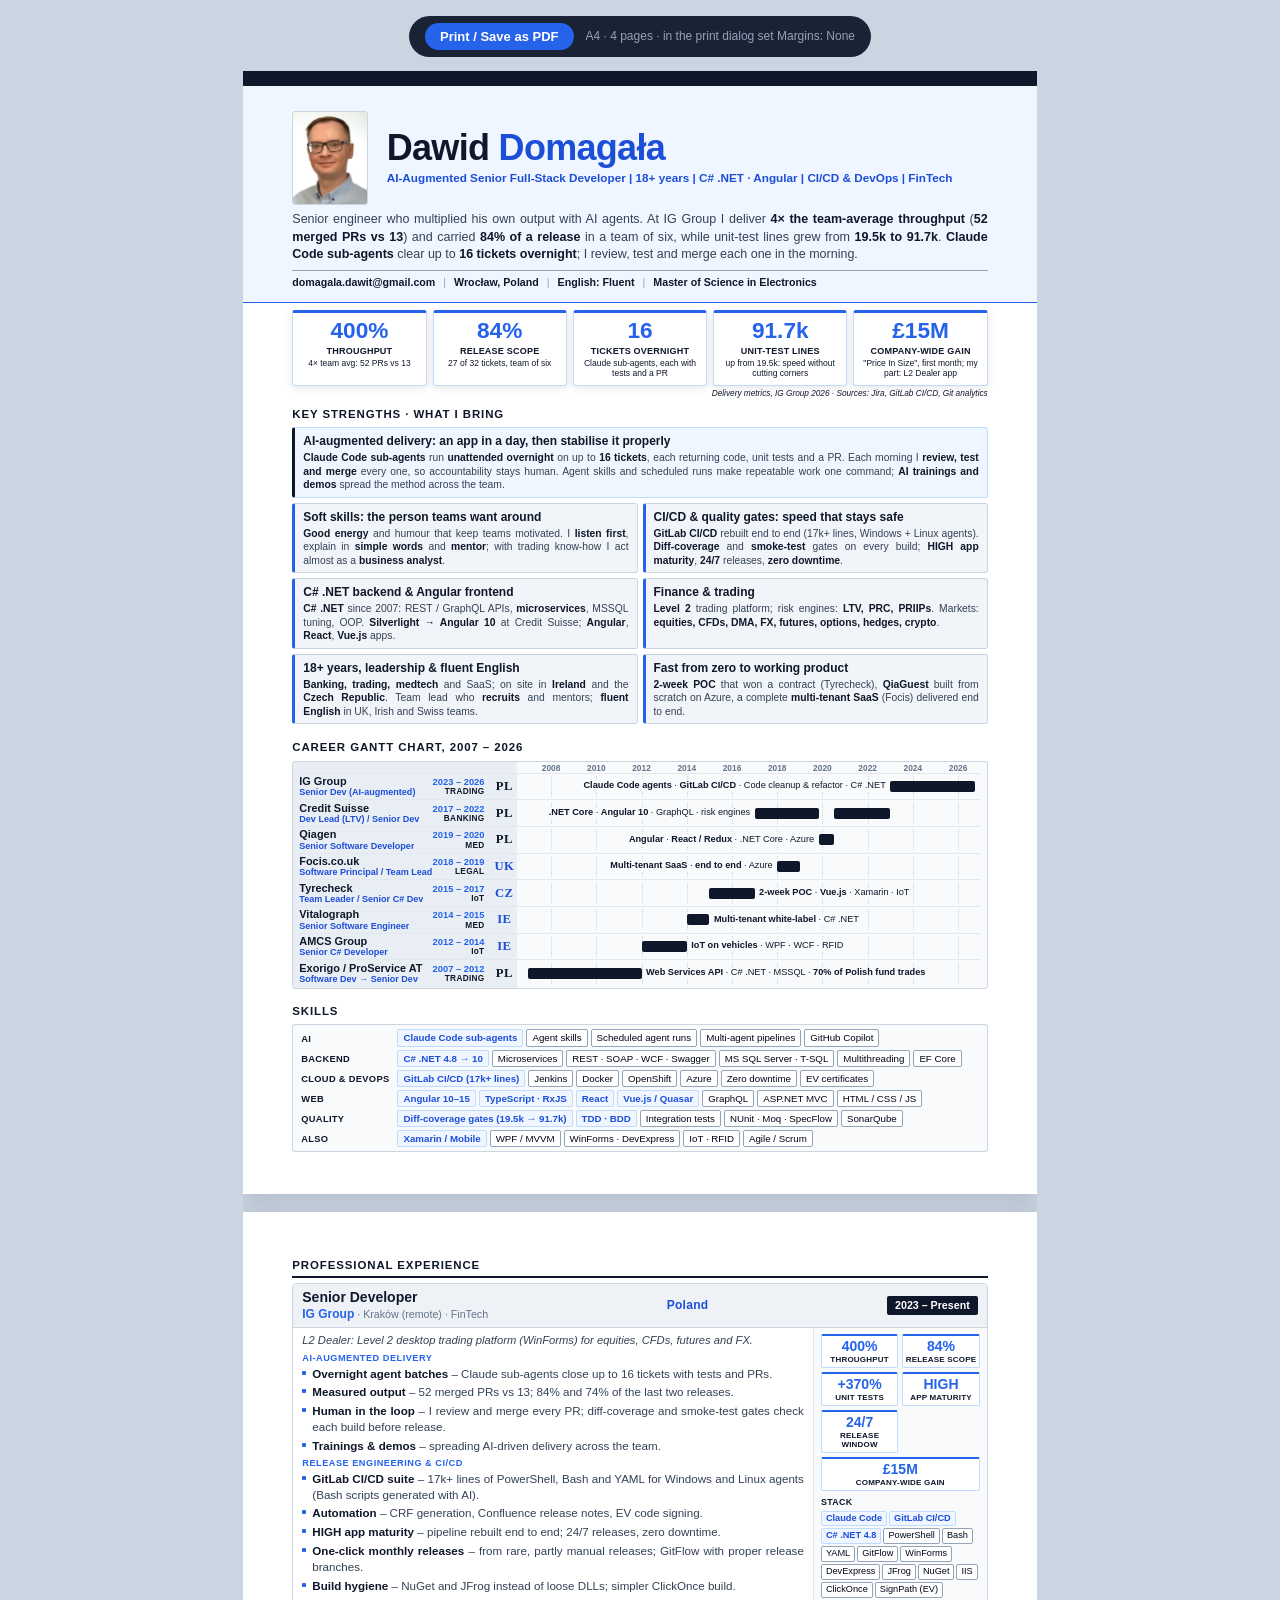
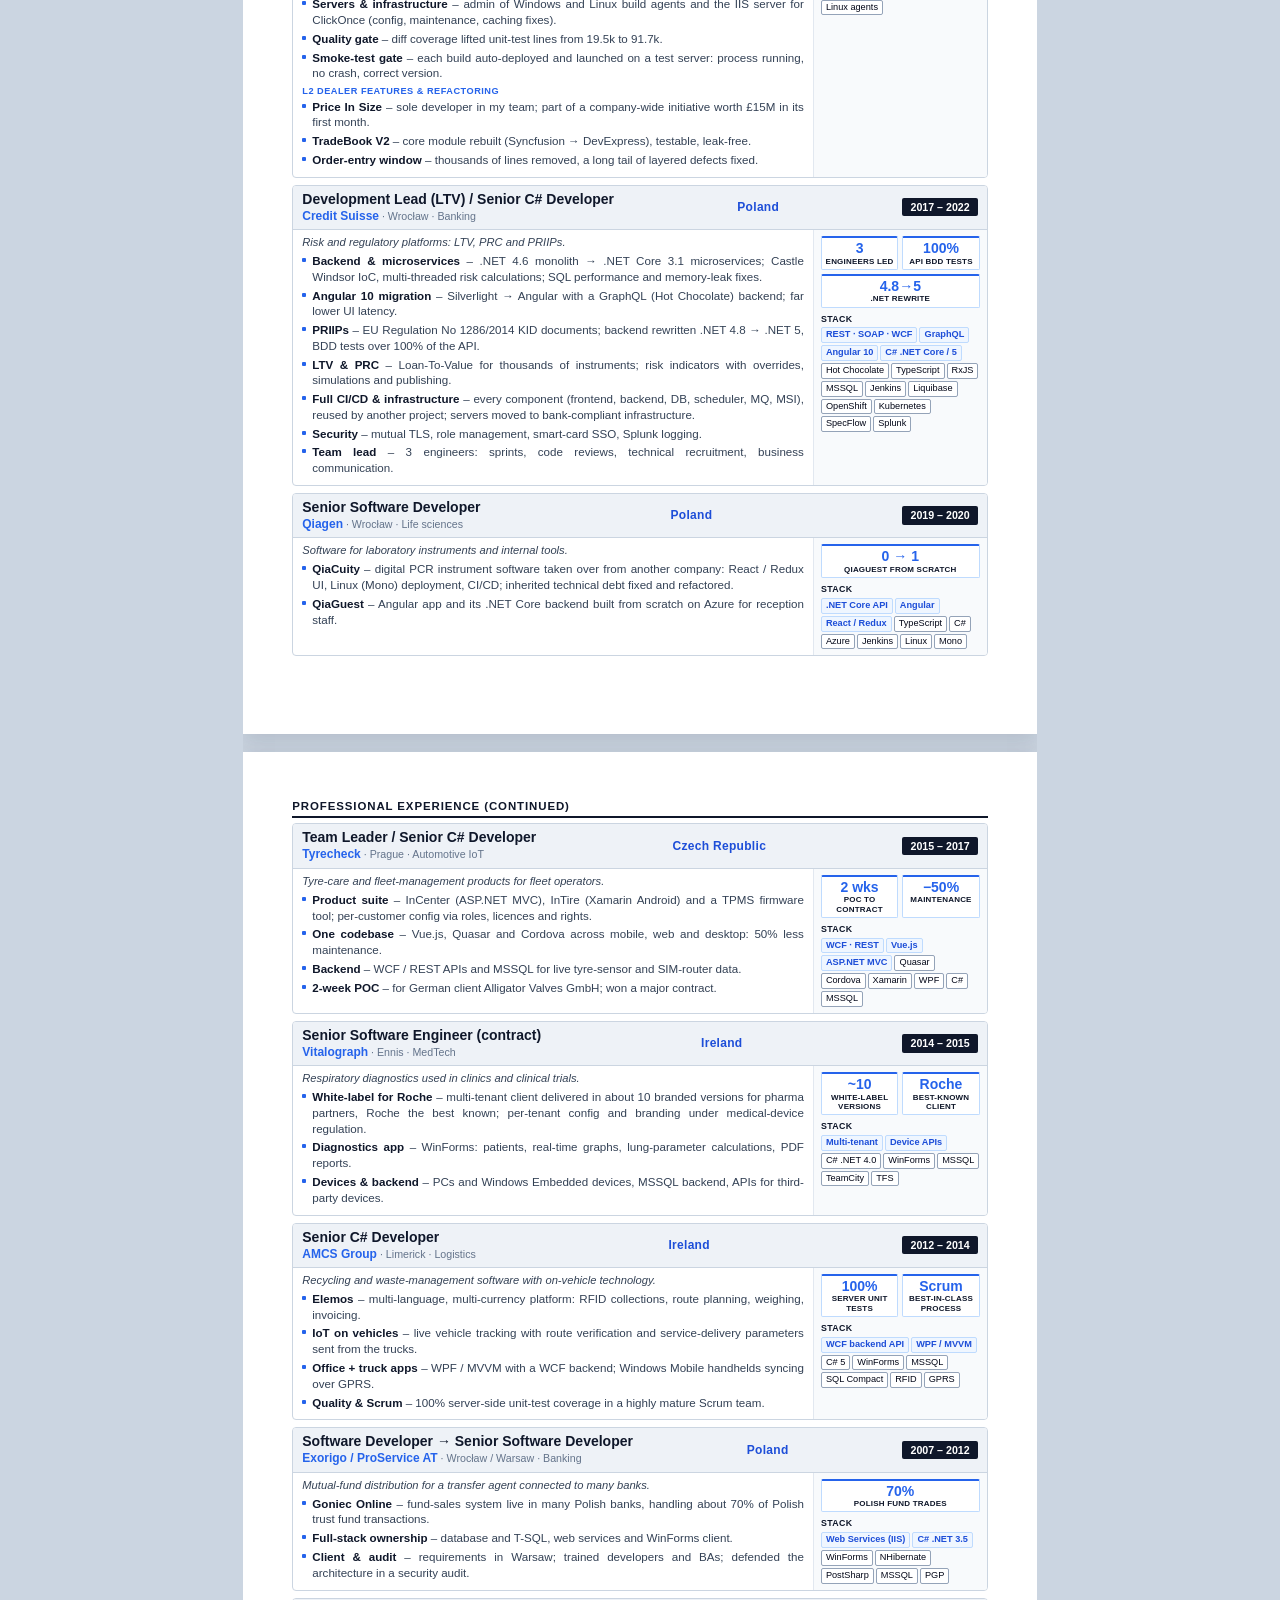
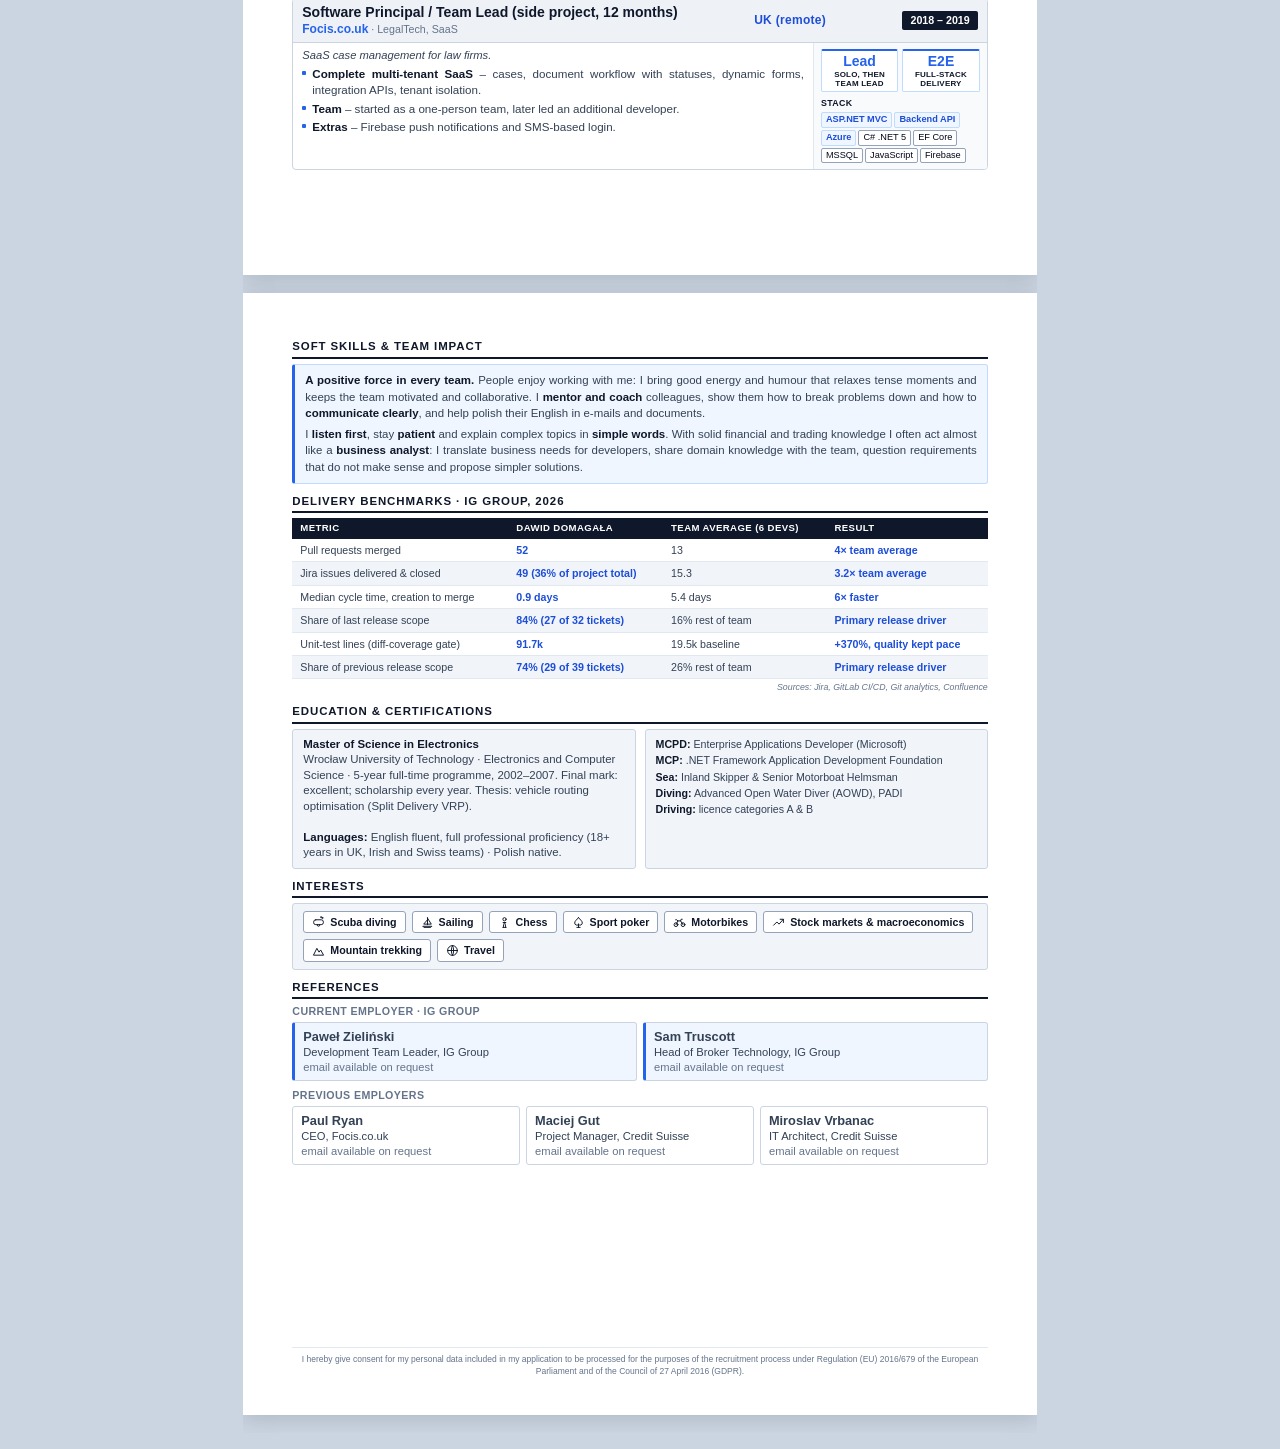
==== src/DavITFutures.Web/wwwroot/cv/Dawid-Domagala-CV-full.html @ ffc8550d "Strona DavIT Futures w Blazor WebAssembly (.NET 10) Sekcje: hero, o firmie, usługi, technologie, pro" ====
<!DOCTYPE html>
<html lang="en">
<head>
<meta charset="UTF-8">
<meta name="viewport" content="width=device-width, initial-scale=1, viewport-fit=cover">
<title>Dawid Domagała – CV</title>
<style>
:root{--bg:#cbd5e1;--ink:#0f172a;--tx:#334155;--mute:#64748b;--line:#e2e8f0;--soft:#f1f5f9;--ac:#2563eb;--acd:#1d4ed8;--acl:#eff6ff;--acb:#bfdbfe;--hero:#0f172a;
box-sizing:border-box;padding-top:env(safe-area-inset-top,0px);padding-bottom:env(safe-area-inset-bottom,0px)}
@media (prefers-color-scheme:dark){:root:not([data-theme="light"]){--bg:#0b1220}}
:root[data-theme="dark"]{--bg:#0b1220}
html{scroll-padding-top:env(safe-area-inset-top,0px)}
*{box-sizing:border-box;margin:0;padding:0;-webkit-print-color-adjust:exact;print-color-adjust:exact}
body{background:var(--bg);font:8.6pt/1.35 -apple-system,BlinkMacSystemFont,"Segoe UI",Roboto,"Helvetica Neue",Arial,sans-serif;color:var(--tx);display:flex;flex-direction:column;align-items:center;padding:16px 8px}
.bar{position:sticky;top:env(safe-area-inset-top,0px);z-index:9;margin-bottom:14px;display:flex;gap:12px;align-items:center;background:rgba(15,23,42,.94);padding:7px 16px;border-radius:99px;color:#94a3b8;font-size:12px}
.bar button{background:var(--ac);color:#fff;border:0;border-radius:99px;padding:6px 15px;font-weight:600;font-size:13px;cursor:pointer}
.bar button:hover{background:var(--acd)}
.wrap{max-width:100%;overflow-x:auto}
.page{width:210mm;min-height:297mm;background:#fff;margin:0 auto 18px;padding:0 13mm 10mm;box-shadow:0 4px 20px rgba(15,23,42,.15);display:flex;flex-direction:column;gap:7px}
h2{font-size:8.6pt;font-weight:800;text-transform:uppercase;letter-spacing:.9px;color:var(--ink);border-bottom:2px solid var(--ink);padding-bottom:2px;margin-bottom:5px}
h2.nl{border-bottom:0;padding-bottom:0;margin-top:11px}
strong{color:var(--ink)}
/* HERO */
.hero{margin:0 -13mm;padding:6.5mm 13mm 3.5mm;background:var(--acl);border-top:4mm solid var(--ink);border-bottom:1.5px solid var(--ac)}
.hero .id{display:flex;gap:5mm;align-items:center}
.photo{flex:none;width:20mm;height:25mm;object-fit:cover;border-radius:3px;border:1px solid #cbd5e1}
.mono{flex:none;width:19mm;height:19mm;background:var(--ink);color:#fff;border-radius:3px;display:flex;align-items:center;justify-content:center;font-size:20pt;font-weight:900;letter-spacing:-1px}
.hero h1{font-size:27pt;font-weight:900;letter-spacing:-.7px;line-height:1;color:var(--ink)}
.hero h1 span{color:var(--acd)}
.hero .role{color:var(--acd);font-weight:800;font-size:8.8pt;margin-top:4px;white-space:nowrap}
.hero .pitch{font-size:9.4pt;line-height:1.4;margin-top:6px;color:var(--tx);text-align:justify}
.hero .pitch b{color:var(--ink)}
.contact{display:flex;flex-wrap:wrap;gap:3px 0;margin-top:6px;padding-top:4px;border-top:1px solid #94a3b8;font-size:8pt;color:var(--ink);font-weight:600}
.contact span:not(:last-child)::after{content:"|";color:#94a3b8;margin:0 8px;font-weight:400}
/* KPI */
.kpis{display:grid;grid-template-columns:repeat(5,1fr);gap:6px;margin-top:0}
.kpi{background:#fff;border:1px solid var(--acb);border-top:3px solid var(--ac);border-radius:3px;padding:6px 5px;text-align:center;box-shadow:0 2px 8px rgba(15,23,42,.1)}
.kpi b{display:block;font-size:17pt;font-weight:900;color:var(--ac);line-height:1}
.kpi span{display:block;font-size:6.8pt;font-weight:800;text-transform:uppercase;color:var(--ink);margin-top:3px;letter-spacing:.2px}
.kpi i{display:block;font-size:6.4pt;color:var(--ink);font-style:normal;margin-top:1px;line-height:1.2}
.src{font-size:6.2pt;color:var(--ink);font-style:italic;text-align:right;margin-top:-5px}
/* PILLARS */
.pillars{display:grid;grid-template-columns:1fr 1fr;gap:5px}
.pil{background:var(--soft);border:1px solid #cbd5e1;border-left:3.5px solid var(--ac);border-radius:3px;padding:5px 8px}
.pil h3{font-size:9pt;color:var(--ink);margin-bottom:2px}
.pil p{font-size:7.75pt;line-height:1.3;text-align:justify}
.pil.wide{grid-column:1/-1;background:var(--acl);border-color:var(--acb);border-left:3.5px solid var(--ink)}
/* TECH */
.tech{display:grid;grid-template-columns:auto 1fr;gap:3px 8px;align-items:center;border:1px solid #cbd5e1;border-radius:3px;background:#f8fafc;padding:4px 8px}
.tech dt{font-size:7pt;font-weight:800;text-transform:uppercase;color:var(--ink);padding-top:2px;letter-spacing:.3px}
.pills{display:flex;flex-wrap:wrap;gap:3px}
.pills span{background:#fff;border:1px solid #94a3b8;border-radius:2px;padding:1px 5px;font-size:7.3pt;color:#020617}
.pills span.h{background:var(--acl);border-color:var(--acb);color:var(--acd);font-weight:800}
/* TIMELINE */
.tl{display:grid;grid-template-columns:repeat(4,1fr);gap:5px}
.tl div{background:var(--soft);border:1px solid #cbd5e1;border-radius:3px;padding:5px 6px;line-height:1.22;display:flex;flex-direction:column}
.tl .y{color:var(--ac);font-weight:900;font-size:8.4pt}
.tl b{display:block;font-size:8.6pt;color:var(--ink)}
.tl em{display:block;font-style:normal;font-weight:800;font-size:6.5pt;text-transform:uppercase;letter-spacing:.2px;color:var(--ink)}
.tl u{display:block;text-decoration:none;font-weight:700;color:var(--ac);font-size:7pt;margin:1px 0 2px}
.tl small{display:block;font-size:6.7pt;color:var(--tx);background:#fff;border:1px solid #cbd5e1;border-radius:2px;padding:2px 4px}
.tl small b{display:inline;font-size:inherit}
.tl div.side{border-style:dashed;background:#fff;border-right:3.5px solid var(--ac)}
.tl s{text-decoration:none;font-size:6pt;color:var(--ac);font-weight:800}
.tl div.now{border-left:3.5px solid var(--ac)}
/* GANTT */
.gantt{display:flex;flex-direction:column;border:1px solid #cbd5e1;border-radius:3px;background:linear-gradient(to right,#e9eef4 0,#e9eef4 calc(6px + 57mm + 3px),#f8fafc calc(6px + 57mm + 3px));padding:1px 6px 2px}
.gr,.gaxis{display:grid;grid-template-columns:49mm 9mm 1fr;gap:5px;align-items:center}
.gcc{font-family:Georgia,"Times New Roman",serif;font-size:9.5pt;font-weight:700;letter-spacing:.4px;text-indent:-.4px;text-align:center;color:var(--ink);line-height:1;transform:translateX(-2px)}
.gcc.f{color:var(--acd)}
.gr{border-top:1px solid #e2e8f0;padding:1.5px 0}
.gaxis .gt{height:10px}
.gaxis .gt span{position:absolute;transform:translateX(-50%);font-size:6.3pt;font-weight:800;color:var(--mute);top:0}
.gl{min-width:0}
.gh{display:flex;justify-content:space-between;gap:6px;align-items:baseline;line-height:1.1}
.gh b{font-size:8.2pt;color:var(--ink)}
.gh span{font-size:7pt;font-weight:800;color:var(--ac);white-space:nowrap}
.gs{font-size:6.8pt;font-weight:700;color:var(--acd);line-height:1.15;white-space:nowrap;display:flex;justify-content:space-between;gap:6px}
.gs u{text-decoration:none;overflow:hidden;text-overflow:ellipsis}
.gs i{font-style:normal;font-weight:600;color:var(--ink);font-size:6.2pt;letter-spacing:.3px}
.gt{position:relative;height:21px}
.gt i{position:absolute;top:0;bottom:0;border-left:1px dotted #cbd5e1}
.gb{position:absolute;top:5px;height:11px;border-radius:2px;background:var(--ink)}
.gx{position:absolute;top:50%;transform:translateY(-50%);font-style:normal;font-size:6.9pt;color:var(--ink);white-space:nowrap;background:#f8fafc;padding:0 3px;line-height:1.2}
.gx b{color:var(--ink);font-weight:800}
.gx{padding:0 3px 0 0}
.gxr{padding:0 0 0 3px;text-align:right}

/* EXPERIENCE CARDS */
.xjob{border:1px solid #cbd5e1;border-radius:4px;overflow:hidden;break-inside:avoid;background:#fff}
.xhead{display:flex;justify-content:space-between;align-items:center;gap:8px;background:#eef2f7;border-bottom:1px solid #cbd5e1;padding:5px 9px}
.xhead .xr{font-size:10.5pt;font-weight:800;color:var(--ink);line-height:1.15}
.xhead .xc{font-size:8pt;color:var(--mute);margin-top:1px}
.xhead .xc b{color:var(--ac);font-size:9pt;font-weight:800}
.xhead .dt{font-weight:800;color:#fff;background:var(--ink);padding:2px 8px;border-radius:2px;font-size:8pt;white-space:nowrap}
.xbody{display:grid;grid-template-columns:1fr 46mm;gap:0}
.xmain{padding:5px 9px 6px}
.xside{background:#f8fafc;border-left:1px solid #e2e8f0;padding:6px 7px;display:flex;flex-direction:column;gap:6px}
.xctx{font-size:8.4pt;color:var(--tx);font-style:italic;margin-bottom:3px}
.xg{font-size:6.9pt;font-weight:800;text-transform:uppercase;letter-spacing:.5px;color:var(--ac);margin:4px 0 1px}
.xl{list-style:none}
.xl li{position:relative;padding-left:10px;margin-bottom:3px;font-size:8.7pt;line-height:1.36;text-align:justify}
.xl li::before{content:"";position:absolute;left:0;top:5px;width:4px;height:4px;background:var(--ac);border-radius:1px}
.xl li b{color:var(--ink);font-weight:800}
.xk{display:grid;grid-template-columns:1fr 1fr;gap:4px}
.xk div{background:#fff;border:1px solid var(--acb);border-top:2px solid var(--ac);border-radius:2px;padding:3px 2px;text-align:center}
.xk b{display:block;font-size:10.5pt;font-weight:900;color:var(--ac);line-height:1.05}
.xk span{display:block;font-size:6pt;font-weight:700;color:var(--ink);text-transform:uppercase;letter-spacing:.2px;line-height:1.15;margin-top:1px}
.xk div.w{grid-column:1/-1}
.xst{font-size:6.6pt;font-weight:800;text-transform:uppercase;letter-spacing:.4px;color:var(--ink);margin-bottom:2px}
.xp{display:flex;flex-wrap:wrap;gap:2px}
.xp span{background:#fff;border:1px solid #94a3b8;border-radius:2px;padding:0 4px;font-size:6.9pt;color:#020617;line-height:1.5}
.xp span.h{background:var(--acl);border-color:var(--acb);color:var(--acd);font-weight:800}

.xlist{display:flex;flex-direction:column;gap:7px}


/* EXPERIENCE CARDS */
.xjob{border:1px solid #cbd5e1;border-radius:4px;overflow:hidden;break-inside:avoid;background:#fff}
.xhead{display:flex;justify-content:space-between;align-items:center;gap:8px;background:#eef2f7;border-bottom:1px solid #cbd5e1;padding:5px 9px}
.xhead .xr{font-size:10.5pt;font-weight:800;color:var(--ink);line-height:1.15}
.xhead .xc{font-size:8pt;color:var(--mute);margin-top:1px}
.xh1{flex:none}
.xctry{flex:1;text-align:center;font-size:9pt;font-weight:800;color:var(--acd);letter-spacing:.3px}
.xhead .xc b{color:var(--ac);font-size:9pt;font-weight:800}
.xhead .dt{font-weight:800;color:#fff;background:var(--ink);padding:2px 8px;border-radius:2px;font-size:8pt;white-space:nowrap}
.xbody{display:grid;grid-template-columns:1fr 46mm;gap:0}
.xmain{padding:5px 9px 6px}
.xside{background:#f8fafc;border-left:1px solid #e2e8f0;padding:6px 7px;display:flex;flex-direction:column;gap:6px}
.xctx{font-size:8.4pt;color:var(--tx);font-style:italic;margin-bottom:3px}
.xg{font-size:6.9pt;font-weight:800;text-transform:uppercase;letter-spacing:.5px;color:var(--ac);margin:4px 0 1px}
.xl{list-style:none}
.xl li{position:relative;padding-left:10px;margin-bottom:3px;font-size:8.7pt;line-height:1.36;text-align:justify}
.xl li::before{content:"";position:absolute;left:0;top:5px;width:4px;height:4px;background:var(--ac);border-radius:1px}
.xl li b{color:var(--ink);font-weight:800}
.xk{display:grid;grid-template-columns:1fr 1fr;gap:4px}
.xk div{background:#fff;border:1px solid var(--acb);border-top:2px solid var(--ac);border-radius:2px;padding:3px 2px;text-align:center}
.xk b{display:block;font-size:10.5pt;font-weight:900;color:var(--ac);line-height:1.05}
.xk span{display:block;font-size:6pt;font-weight:700;color:var(--ink);text-transform:uppercase;letter-spacing:.2px;line-height:1.15;margin-top:1px}
.xk div.w{grid-column:1/-1}
.xst{font-size:6.6pt;font-weight:800;text-transform:uppercase;letter-spacing:.4px;color:var(--ink);margin-bottom:2px}
.xp{display:flex;flex-wrap:wrap;gap:2px}
.xp span{background:#fff;border:1px solid #94a3b8;border-radius:2px;padding:0 4px;font-size:6.9pt;color:#020617;line-height:1.5}
.xp span.h{background:var(--acl);border-color:var(--acb);color:var(--acd);font-weight:800}

.xlist{display:flex;flex-direction:column;gap:7px}

/* SOFT BAR */
.soft{display:grid;grid-template-columns:1fr 1fr;gap:10px;background:var(--acl);border:1px solid var(--acb);border-radius:3px;padding:7px 10px;margin-top:auto}
.soft h3{font-size:7.6pt;text-transform:uppercase;letter-spacing:.4px;color:var(--ink);margin-bottom:2px}
.soft p{font-size:7.9pt;line-height:1.35}
/* JOBS */
.job{padding-bottom:8px;break-inside:avoid}
.job+.job{border-top:1.5px solid var(--ac);padding-top:8px}
.jh{display:flex;justify-content:space-between;align-items:center;gap:8px}
.jh .ro{font-size:10.5pt;font-weight:800;color:var(--ink)}
.loc .co{font-style:normal;font-weight:800;color:var(--ac);font-size:9pt}
.jh .dt{font-weight:800;color:#fff;background:var(--ink);padding:1px 7px;border-radius:2px;font-size:7.8pt;white-space:nowrap}
.loc{font-size:7.8pt;color:var(--mute);margin-bottom:2px}
.st{font-size:7.4pt;font-weight:800;text-transform:uppercase;color:var(--ink);letter-spacing:.3px;margin:3px 0 1px}
ul.l{list-style:none}
ul.l li{position:relative;padding-left:11px;margin-bottom:2px;text-align:justify}
ul.l li strong{white-space:nowrap}
ul.l li::before{content:"•";position:absolute;left:0;color:var(--ac);font-weight:700}
.stack{font-size:9pt;color:var(--tx);background:var(--soft);border-left:2px solid #cbd5e1;padding:2px 6px;margin-top:3px}
/* PAGE 3 */
.g2{display:grid;grid-template-columns:1fr 1fr;gap:9px}
.box{background:var(--soft);border:1px solid #cbd5e1;border-radius:3px;padding:7px 10px;break-inside:avoid}
.box ul{list-style:none;font-size:8pt}.box li{margin-bottom:2px}
.audit{width:100%;border-collapse:collapse;font-size:8pt}
.audit th{background:var(--ink);color:#fff;text-align:left;padding:4px 8px;font-size:7.2pt;text-transform:uppercase;letter-spacing:.4px}
.audit td{padding:4px 8px;border-bottom:1px solid var(--line)}
.audit tr:nth-child(even) td{background:var(--soft)}
.audit .hm{font-weight:800;color:var(--acd)}
.tsrc{font-size:6.6pt;color:var(--mute);font-style:italic;text-align:right;margin-top:3px}
.box.soft2{background:var(--acl);border-color:var(--acb);border-left:3.5px solid var(--ac)}
.soft2 p{font-size:8.6pt;line-height:1.45;text-align:justify;color:var(--tx)}
.soft2 p+p{margin-top:4px}
.ibox{display:flex;flex-wrap:wrap;gap:6px}
.ib{display:inline-flex;align-items:center;gap:5px;background:#fff;border:1px solid #94a3b8;border-radius:3px;padding:3px 8px;font-size:8pt;font-weight:600;color:var(--ink)}
.ib svg{flex:none}
.reflabel{font-size:8pt;font-weight:800;text-transform:uppercase;letter-spacing:.4px;color:var(--mute);margin:0 0 3px}
.refs{display:grid;grid-template-columns:repeat(3,1fr);gap:6px}
.refs.two{grid-template-columns:repeat(2,1fr);margin-bottom:7px}
.ref.key{border-left:3px solid var(--ac);background:var(--acl)}
.ref{background:#fff;border:1px solid #cbd5e1;border-radius:3px;padding:5px 8px;font-size:8.4pt;line-height:1.35}
.ref b{display:block;font-size:9.6pt}
.gdpr{margin-top:auto;border-top:1px solid var(--line);padding-top:6px;font-size:6.4pt;color:var(--mute);text-align:center}
.pagetop{padding-top:12.4mm}
.page.p1{padding-bottom:2mm}
@media print{
@page{size:A4;margin:0}
body{background:none!important;padding:0!important;display:block!important}
.bar{display:none!important}
.wrap{overflow:visible}
.page{box-shadow:none!important;margin:0!important;width:210mm!important;height:297mm!important;overflow:hidden!important;break-after:page}
.page:last-child{break-after:auto}
}
</style>
</head>
<body>
<div class="bar"><button onclick="window.print()">Print / Save as PDF</button><span>A4 · 4 pages · in the print dialog set Margins: None</span></div>
<div class="wrap">

<!-- ===== PAGE 1: SHOWCASE ===== -->
<div class="page p1">
 <div class="hero">
  <div class="id">
   <img class="photo" src="[data-uri]" alt="Dawid Domagała">
   <div>
    <h1>Dawid <span>Domagała</span></h1>
    <div class="role">AI-Augmented Senior Full-Stack Developer | 18+ years | C# .NET · Angular | CI/CD &amp; DevOps | FinTech</div>
   </div>
  </div>
  <p class="pitch">Senior engineer who multiplied his own output with AI agents. At IG Group I deliver <b>4× the team-average throughput</b> (<b>52 merged PRs vs 13</b>) and carried <b>84% of a release</b> in a team of six, while unit-test lines grew from <b>19.5k to 91.7k</b>. <b>Claude Code sub-agents</b> clear up to <b>16 tickets overnight</b>; I review, test and merge each one in the morning.</p>
  <div class="contact"><span>domagala.dawit@gmail.com</span><span>Wrocław, Poland</span><span>English: Fluent</span><span>Master of Science in Electronics</span></div>
 </div>

 <div class="kpis">
  <div class="kpi"><b>400%</b><span>Throughput</span><i>4× team avg: 52 PRs vs 13</i></div>
  <div class="kpi"><b>84%</b><span>Release scope</span><i>27 of 32 tickets, team of six</i></div>
  <div class="kpi"><b>16</b><span>Tickets overnight</span><i>Claude sub-agents, each with tests and a PR</i></div>
  <div class="kpi"><b>91.7k</b><span>Unit-test lines</span><i>up from 19.5k: speed without cutting corners</i></div>
  <div class="kpi"><b>£15M</b><span>Company-wide gain</span><i>"Price In Size", first month; my part: L2 Dealer app</i></div>
 </div>
 <div class="src">Delivery metrics, IG Group 2026 · Sources: Jira, GitLab CI/CD, Git analytics</div>

 <section>
  <h2 class="nl" style="margin-top:1px">Key strengths · What I bring</h2>
  <div class="pillars">
   <div class="pil wide"><h3>AI-augmented delivery: an app in a day, then stabilise it properly</h3><p><strong>Claude Code sub-agents</strong> run <strong>unattended overnight</strong> on up to <strong>16 tickets</strong>, each returning code, unit tests and a PR. Each morning I <strong>review, test and merge</strong> every one, so accountability stays human. Agent skills and scheduled runs make repeatable work one command; <strong>AI trainings and demos</strong> spread the method across the team.</p></div>
   <div class="pil"><h3>Soft skills: the person teams want around</h3><p><strong>Good energy</strong> and humour that keep teams motivated. I <strong>listen first</strong>, explain in <strong>simple words</strong> and <strong>mentor</strong>; with trading know-how I act almost as a <strong>business analyst</strong>.</p></div>
   <div class="pil"><h3>CI/CD &amp; quality gates: speed that stays safe</h3><p><strong>GitLab CI/CD</strong> rebuilt end to end (17k+ lines, Windows + Linux agents). <strong>Diff-coverage</strong> and <strong>smoke-test</strong> gates on every build; <strong>HIGH app maturity</strong>, <strong>24/7</strong> releases, <strong>zero downtime</strong>.</p></div>
   <div class="pil"><h3>C# .NET backend &amp; Angular frontend</h3><p><strong>C# .NET</strong> since 2007: REST / GraphQL APIs, <strong>microservices</strong>, MSSQL tuning, OOP. <strong>Silverlight → Angular 10</strong> at Credit Suisse; <strong>Angular</strong>, <strong>React</strong>, <strong>Vue.js</strong> apps.</p></div>
   <div class="pil"><h3>Finance &amp; trading</h3><p><strong>Level 2</strong> trading platform; risk engines: <strong>LTV, PRC, PRIIPs</strong>. Markets: <strong>equities, CFDs, DMA, FX, futures, options, hedges, crypto</strong>.</p></div>
   <div class="pil"><h3>18+ years, leadership &amp; fluent English</h3><p><strong>Banking, trading, medtech</strong> and SaaS; on site in <strong>Ireland</strong> and the <strong>Czech Republic</strong>. Team lead who <strong>recruits</strong> and mentors; <strong>fluent English</strong> in UK, Irish and Swiss teams.</p></div>
   <div class="pil"><h3>Fast from zero to working product</h3><p><strong>2-week POC</strong> that won a contract (Tyrecheck), <strong>QiaGuest</strong> built from scratch on Azure, a complete <strong>multi-tenant SaaS</strong> (Focis) delivered end to end.</p></div>
  </div>
 </section>

 <section>
  <h2 class="nl" style="margin-top:9px">Career Gantt Chart, 2007 – 2026</h2>
  <div class="gantt">
   <div class="gaxis"><div class="gl"></div><div class="gcc"></div><div class="gt"><span style="left:5.000%">2008</span><span style="left:15.000%">2010</span><span style="left:25.000%">2012</span><span style="left:35.000%">2014</span><span style="left:45.000%">2016</span><span style="left:55.000%">2018</span><span style="left:65.000%">2020</span><span style="left:75.000%">2022</span><span style="left:85.000%">2024</span><span style="left:95.000%">2026</span></div></div>
   <div class="gr"><div class="gl"><div class="gh"><b>IG Group</b><span>2023 – 2026</span></div><div class="gs"><u>Senior Dev (AI-augmented)</u><i>TRADING</i></div></div><div class="gcc">PL</div><div class="gt"><i style="left:5.000%"></i><i style="left:15.000%"></i><i style="left:25.000%"></i><i style="left:35.000%"></i><i style="left:45.000%"></i><i style="left:55.000%"></i><i style="left:65.000%"></i><i style="left:75.000%"></i><i style="left:85.000%"></i><i style="left:95.000%"></i><span class="gb " style="left:80.000%;width:18.750%"></span><em class="gx gxr" style="right:21.000%"><b>Claude Code agents</b> · <b>GitLab CI/CD</b> · Code cleanup &amp; refactor · C# .NET</em></div></div>
   <div class="gr"><div class="gl"><div class="gh"><b>Credit Suisse</b><span>2017 – 2022</span></div><div class="gs"><u>Dev Lead (LTV) / Senior Dev</u><i>BANKING</i></div></div><div class="gcc">PL</div><div class="gt"><i style="left:5.000%"></i><i style="left:15.000%"></i><i style="left:25.000%"></i><i style="left:35.000%"></i><i style="left:45.000%"></i><i style="left:55.000%"></i><i style="left:65.000%"></i><i style="left:75.000%"></i><i style="left:85.000%"></i><i style="left:95.000%"></i><span class="gb " style="left:50.000%;width:14.150%"></span><span class="gb " style="left:67.500%;width:12.500%"></span><em class="gx gxr" style="right:51.000%"><b>.NET Core</b> · <b>Angular 10</b> · GraphQL · risk engines</em></div></div>
   <div class="gr"><div class="gl"><div class="gh"><b>Qiagen</b><span>2019 – 2020</span></div><div class="gs"><u>Senior Software Developer</u><i>MED</i></div></div><div class="gcc">PL</div><div class="gt"><i style="left:5.000%"></i><i style="left:15.000%"></i><i style="left:25.000%"></i><i style="left:35.000%"></i><i style="left:45.000%"></i><i style="left:55.000%"></i><i style="left:65.000%"></i><i style="left:75.000%"></i><i style="left:85.000%"></i><i style="left:95.000%"></i><span class="gb " style="left:64.150%;width:3.350%"></span><em class="gx gxr" style="right:36.850%"><b>Angular</b> · <b>React / Redux</b> · .NET Core · Azure</em></div></div>
   <div class="gr"><div class="gl"><div class="gh"><b>Focis.co.uk</b><span>2018 – 2019</span></div><div class="gs"><u>Software Principal / Team Lead</u><i>LEGAL</i></div></div><div class="gcc f">UK</div><div class="gt"><i style="left:5.000%"></i><i style="left:15.000%"></i><i style="left:25.000%"></i><i style="left:35.000%"></i><i style="left:45.000%"></i><i style="left:55.000%"></i><i style="left:65.000%"></i><i style="left:75.000%"></i><i style="left:85.000%"></i><i style="left:95.000%"></i><span class="gb " style="left:55.000%;width:5.000%"></span><em class="gx gxr" style="right:46.000%"><b>Multi-tenant SaaS</b> · <b>end to end</b> · Azure</em></div></div>
   <div class="gr"><div class="gl"><div class="gh"><b>Tyrecheck</b><span>2015 – 2017</span></div><div class="gs"><u>Team Leader / Senior C# Dev</u><i>IoT</i></div></div><div class="gcc f">CZ</div><div class="gt"><i style="left:5.000%"></i><i style="left:15.000%"></i><i style="left:25.000%"></i><i style="left:35.000%"></i><i style="left:45.000%"></i><i style="left:55.000%"></i><i style="left:65.000%"></i><i style="left:75.000%"></i><i style="left:85.000%"></i><i style="left:95.000%"></i><span class="gb " style="left:40.000%;width:10.000%"></span><em class="gx" style="left:51.000%"><b>2-week POC</b> · <b>Vue.js</b> · Xamarin · IoT</em></div></div>
   <div class="gr"><div class="gl"><div class="gh"><b>Vitalograph</b><span>2014 – 2015</span></div><div class="gs"><u>Senior Software Engineer</u><i>MED</i></div></div><div class="gcc f">IE</div><div class="gt"><i style="left:5.000%"></i><i style="left:15.000%"></i><i style="left:25.000%"></i><i style="left:35.000%"></i><i style="left:45.000%"></i><i style="left:55.000%"></i><i style="left:65.000%"></i><i style="left:75.000%"></i><i style="left:85.000%"></i><i style="left:95.000%"></i><span class="gb " style="left:35.000%;width:5.000%"></span><em class="gx" style="left:41.000%"><b>Multi-tenant white-label</b> · C# .NET</em></div></div>
   <div class="gr"><div class="gl"><div class="gh"><b>AMCS Group</b><span>2012 – 2014</span></div><div class="gs"><u>Senior C# Developer</u><i>IoT</i></div></div><div class="gcc f">IE</div><div class="gt"><i style="left:5.000%"></i><i style="left:15.000%"></i><i style="left:25.000%"></i><i style="left:35.000%"></i><i style="left:45.000%"></i><i style="left:55.000%"></i><i style="left:65.000%"></i><i style="left:75.000%"></i><i style="left:85.000%"></i><i style="left:95.000%"></i><span class="gb " style="left:25.000%;width:10.000%"></span><em class="gx" style="left:36.000%"><b>IoT on vehicles</b> · WPF · WCF · RFID</em></div></div>
   <div class="gr"><div class="gl"><div class="gh"><b>Exorigo / ProService AT</b><span>2007 – 2012</span></div><div class="gs"><u>Software Dev → Senior Dev</u><i>TRADING</i></div></div><div class="gcc">PL</div><div class="gt"><i style="left:5.000%"></i><i style="left:15.000%"></i><i style="left:25.000%"></i><i style="left:35.000%"></i><i style="left:45.000%"></i><i style="left:55.000%"></i><i style="left:65.000%"></i><i style="left:75.000%"></i><i style="left:85.000%"></i><i style="left:95.000%"></i><span class="gb " style="left:0.000%;width:25.000%"></span><em class="gx" style="left:26.000%"><b>Web Services API</b> · C# .NET · MSSQL · <b>70% of Polish fund trades</b></em></div></div>
  </div>
 </section>

 <section>
  <h2 class="nl" style="margin-top:8px">Skills</h2>
  <dl class="tech">
   <dt>AI</dt><div class="pills"><span class="h">Claude Code sub-agents</span><span>Agent skills</span><span>Scheduled agent runs</span><span>Multi-agent pipelines</span><span>GitHub Copilot</span></div>
   <dt>Backend</dt><div class="pills"><span class="h">C# .NET 4.8 → 10</span><span>Microservices</span><span>REST · SOAP · WCF · Swagger</span><span>MS SQL Server · T-SQL</span><span>Multithreading</span><span>EF Core</span></div>
   <dt>Cloud &amp; DevOps</dt><div class="pills"><span class="h">GitLab CI/CD (17k+ lines)</span><span>Jenkins</span><span>Docker</span><span>OpenShift</span><span>Azure</span><span>Zero downtime</span><span>EV certificates</span></div>
   <dt>Web</dt><div class="pills"><span class="h">Angular 10–15</span><span class="h">TypeScript · RxJS</span><span class="h">React</span><span class="h">Vue.js / Quasar</span><span>GraphQL</span><span>ASP.NET MVC</span><span>HTML / CSS / JS</span></div>
   <dt>Quality</dt><div class="pills"><span class="h">Diff-coverage gates (19.5k → 91.7k)</span><span class="h">TDD · BDD</span><span>Integration tests</span><span>NUnit · Moq · SpecFlow</span><span>SonarQube</span></div>
   <dt>Also</dt><div class="pills"><span class="h">Xamarin / Mobile</span><span>WPF / MVVM</span><span>WinForms · DevExpress</span><span>IoT · RFID</span><span>Agile / Scrum</span></div>
  </dl>
 </section>


</div>

<div class="page pagetop">
 <section>
  <h2>Professional experience</h2>
  <div class="xlist">
  <div class="xjob">
   <div class="xhead"><div class="xh1"><div class="xr">Senior Developer</div><div class="xc"><b>IG Group</b> · Kraków (remote) · FinTech</div></div><div class="xctry">Poland</div><div class="dt">2023 – Present</div></div>
   <div class="xbody"><div class="xmain"><div class="xctx">L2 Dealer: Level 2 desktop trading platform (WinForms) for equities, CFDs, futures and FX.</div><div class="xg">AI-augmented delivery</div><ul class="xl"><li><b>Overnight agent batches</b> – Claude sub-agents close up to 16 tickets with tests and PRs.</li><li><b>Measured output</b> – 52 merged PRs vs 13; 84% and 74% of the last two releases.</li><li><b>Human in the loop</b> – I review and merge every PR; diff-coverage and smoke-test gates check each build before release.</li><li><b>Trainings &amp; demos</b> – spreading AI-driven delivery across the team.</li></ul><div class="xg">Release engineering &amp; CI/CD</div><ul class="xl"><li><b>GitLab CI/CD suite</b> – 17k+ lines of PowerShell, Bash and YAML for Windows and Linux agents (Bash scripts generated with AI).</li><li><b>Automation</b> – CRF generation, Confluence release notes, EV code signing.</li><li><b>HIGH app maturity</b> – pipeline rebuilt end to end; 24/7 releases, zero downtime.</li><li><b>One-click monthly releases</b> – from rare, partly manual releases; GitFlow with proper release branches.</li><li><b>Build hygiene</b> – NuGet and JFrog instead of loose DLLs; simpler ClickOnce build.</li><li><b>Servers &amp; infrastructure</b> – admin of Windows and Linux build agents and the IIS server for ClickOnce (config, maintenance, caching fixes).</li><li><b>Quality gate</b> – diff coverage lifted unit-test lines from 19.5k to 91.7k.</li><li><b>Smoke-test gate</b> – each build auto-deployed and launched on a test server: process running, no crash, correct version.</li></ul><div class="xg">L2 Dealer features &amp; refactoring</div><ul class="xl"><li><b>Price In Size</b> – sole developer in my team; part of a company-wide initiative worth £15M in its first month.</li><li><b>TradeBook V2</b> – core module rebuilt (Syncfusion → DevExpress), testable, leak-free.</li><li><b>Order-entry window</b> – thousands of lines removed, a long tail of layered defects fixed.</li></ul></div><div class="xside"><div class="xk"><div class=""><b>400%</b><span>Throughput</span></div><div class=""><b>84%</b><span>Release scope</span></div><div class=""><b>+370%</b><span>Unit tests</span></div><div class=""><b>HIGH</b><span>App maturity</span></div><div class=""><b>24/7</b><span>Release window</span></div><div class="w"><b>£15M</b><span>Company-wide gain</span></div></div><div><div class="xst">Stack</div><div class="xp"><span class="h">Claude Code</span><span class="h">GitLab CI/CD</span><span class="h">C# .NET 4.8</span><span>PowerShell</span><span>Bash</span><span>YAML</span><span>GitFlow</span><span>WinForms</span><span>DevExpress</span><span>JFrog</span><span>NuGet</span><span>IIS</span><span>ClickOnce</span><span>SignPath (EV)</span><span>Linux agents</span></div></div></div></div>
  </div>
  <div class="xjob">
   <div class="xhead"><div class="xh1"><div class="xr">Development Lead (LTV) / Senior C# Developer</div><div class="xc"><b>Credit Suisse</b> · Wrocław · Banking</div></div><div class="xctry">Poland</div><div class="dt">2017 – 2022</div></div>
   <div class="xbody"><div class="xmain"><div class="xctx">Risk and regulatory platforms: LTV, PRC and PRIIPs.</div><ul class="xl"><li><b>Backend &amp; microservices</b> – .NET 4.6 monolith → .NET Core 3.1 microservices; Castle Windsor IoC, multi-threaded risk calculations; SQL performance and memory-leak fixes.</li><li><b>Angular 10 migration</b> – Silverlight → Angular with a GraphQL (Hot Chocolate) backend; far lower UI latency.</li><li><b>PRIIPs</b> – EU Regulation No 1286/2014 KID documents; backend rewritten .NET 4.8 → .NET 5, BDD tests over 100% of the API.</li><li><b>LTV &amp; PRC</b> – Loan-To-Value for thousands of instruments; risk indicators with overrides, simulations and publishing.</li><li><b>Full CI/CD &amp; infrastructure</b> – every component (frontend, backend, DB, scheduler, MQ, MSI), reused by another project; servers moved to bank-compliant infrastructure.</li><li><b>Security</b> – mutual TLS, role management, smart-card SSO, Splunk logging.</li><li><b>Team lead</b> – 3 engineers: sprints, code reviews, technical recruitment, business communication.</li></ul></div><div class="xside"><div class="xk"><div class=""><b>3</b><span>Engineers led</span></div><div class=""><b>100%</b><span>API BDD tests</span></div><div class="w"><b>4.8→5</b><span>.NET rewrite</span></div></div><div><div class="xst">Stack</div><div class="xp"><span class="h">REST · SOAP · WCF</span><span class="h">GraphQL</span><span class="h">Angular 10</span><span class="h">C# .NET Core / 5</span><span>Hot Chocolate</span><span>TypeScript</span><span>RxJS</span><span>MSSQL</span><span>Jenkins</span><span>Liquibase</span><span>OpenShift</span><span>Kubernetes</span><span>SpecFlow</span><span>Splunk</span></div></div></div></div>
  </div>
  <div class="xjob">
   <div class="xhead"><div class="xh1"><div class="xr">Senior Software Developer</div><div class="xc"><b>Qiagen</b> · Wrocław · Life sciences</div></div><div class="xctry">Poland</div><div class="dt">2019 – 2020</div></div>
   <div class="xbody"><div class="xmain"><div class="xctx">Software for laboratory instruments and internal tools.</div><ul class="xl"><li><b>QiaCuity</b> – digital PCR instrument software taken over from another company: React / Redux UI, Linux (Mono) deployment, CI/CD; inherited technical debt fixed and refactored.</li><li><b>QiaGuest</b> – Angular app and its .NET Core backend built from scratch on Azure for reception staff.</li></ul></div><div class="xside"><div class="xk"><div class="w"><b>0 → 1</b><span>QiaGuest from scratch</span></div></div><div><div class="xst">Stack</div><div class="xp"><span class="h">.NET Core API</span><span class="h">Angular</span><span class="h">React / Redux</span><span>TypeScript</span><span>C#</span><span>Azure</span><span>Jenkins</span><span>Linux</span><span>Mono</span></div></div></div></div>
  </div>
  </div>
 </section>
</div>

<div class="page pagetop">
 <section>
  <h2>Professional experience (continued)</h2>
  <div class="xlist">
  <div class="xjob">
   <div class="xhead"><div class="xh1"><div class="xr">Team Leader / Senior C# Developer</div><div class="xc"><b>Tyrecheck</b> · Prague · Automotive IoT</div></div><div class="xctry">Czech Republic</div><div class="dt">2015 – 2017</div></div>
   <div class="xbody"><div class="xmain"><div class="xctx">Tyre-care and fleet-management products for fleet operators.</div><ul class="xl"><li><b>Product suite</b> – InCenter (ASP.NET MVC), InTire (Xamarin Android) and a TPMS firmware tool; per-customer config via roles, licences and rights.</li><li><b>One codebase</b> – Vue.js, Quasar and Cordova across mobile, web and desktop: 50% less maintenance.</li><li><b>Backend</b> – WCF / REST APIs and MSSQL for live tyre-sensor and SIM-router data.</li><li><b>2-week POC</b> – for German client Alligator Valves GmbH; won a major contract.</li></ul></div><div class="xside"><div class="xk"><div class=""><b>2 wks</b><span>POC to contract</span></div><div class=""><b>−50%</b><span>Maintenance</span></div></div><div><div class="xst">Stack</div><div class="xp"><span class="h">WCF · REST</span><span class="h">Vue.js</span><span class="h">ASP.NET MVC</span><span>Quasar</span><span>Cordova</span><span>Xamarin</span><span>WPF</span><span>C#</span><span>MSSQL</span></div></div></div></div>
  </div>
  <div class="xjob">
   <div class="xhead"><div class="xh1"><div class="xr">Senior Software Engineer (contract)</div><div class="xc"><b>Vitalograph</b> · Ennis · MedTech</div></div><div class="xctry">Ireland</div><div class="dt">2014 – 2015</div></div>
   <div class="xbody"><div class="xmain"><div class="xctx">Respiratory diagnostics used in clinics and clinical trials.</div><ul class="xl"><li><b>White-label for Roche</b> – multi-tenant client delivered in about 10 branded versions for pharma partners, Roche the best known; per-tenant config and branding under medical-device regulation.</li><li><b>Diagnostics app</b> – WinForms: patients, real-time graphs, lung-parameter calculations, PDF reports.</li><li><b>Devices &amp; backend</b> – PCs and Windows Embedded devices, MSSQL backend, APIs for third-party devices.</li></ul></div><div class="xside"><div class="xk"><div class=""><b>~10</b><span>White-label versions</span></div><div class=""><b>Roche</b><span>Best-known client</span></div></div><div><div class="xst">Stack</div><div class="xp"><span class="h">Multi-tenant</span><span class="h">Device APIs</span><span>C# .NET 4.0</span><span>WinForms</span><span>MSSQL</span><span>TeamCity</span><span>TFS</span></div></div></div></div>
  </div>
  <div class="xjob">
   <div class="xhead"><div class="xh1"><div class="xr">Senior C# Developer</div><div class="xc"><b>AMCS Group</b> · Limerick · Logistics</div></div><div class="xctry">Ireland</div><div class="dt">2012 – 2014</div></div>
   <div class="xbody"><div class="xmain"><div class="xctx">Recycling and waste-management software with on-vehicle technology.</div><ul class="xl"><li><b>Elemos</b> – multi-language, multi-currency platform: RFID collections, route planning, weighing, invoicing.</li><li><b>IoT on vehicles</b> – live vehicle tracking with route verification and service-delivery parameters sent from the trucks.</li><li><b>Office + truck apps</b> – WPF / MVVM with a WCF backend; Windows Mobile handhelds syncing over GPRS.</li><li><b>Quality &amp; Scrum</b> – 100% server-side unit-test coverage in a highly mature Scrum team.</li></ul></div><div class="xside"><div class="xk"><div class=""><b>100%</b><span>Server unit tests</span></div><div class=""><b>Scrum</b><span>Best-in-class process</span></div></div><div><div class="xst">Stack</div><div class="xp"><span class="h">WCF backend API</span><span class="h">WPF / MVVM</span><span>C# 5</span><span>WinForms</span><span>MSSQL</span><span>SQL Compact</span><span>RFID</span><span>GPRS</span></div></div></div></div>
  </div>
  <div class="xjob">
   <div class="xhead"><div class="xh1"><div class="xr">Software Developer → Senior Software Developer</div><div class="xc"><b>Exorigo / ProService AT</b> · Wrocław / Warsaw · Banking</div></div><div class="xctry">Poland</div><div class="dt">2007 – 2012</div></div>
   <div class="xbody"><div class="xmain"><div class="xctx">Mutual-fund distribution for a transfer agent connected to many banks.</div><ul class="xl"><li><b>Goniec Online</b> – fund-sales system live in many Polish banks, handling about 70% of Polish trust fund transactions.</li><li><b>Full-stack ownership</b> – database and T-SQL, web services and WinForms client.</li><li><b>Client &amp; audit</b> – requirements in Warsaw; trained developers and BAs; defended the architecture in a security audit.</li></ul></div><div class="xside"><div class="xk"><div class="w"><b>70%</b><span>Polish fund trades</span></div></div><div><div class="xst">Stack</div><div class="xp"><span class="h">Web Services (IIS)</span><span class="h">C# .NET 3.5</span><span>WinForms</span><span>NHibernate</span><span>PostSharp</span><span>MSSQL</span><span>PGP</span></div></div></div></div>
  </div>
  <div class="xjob">
   <div class="xhead"><div class="xh1"><div class="xr">Software Principal / Team Lead (side project, 12 months)</div><div class="xc"><b>Focis.co.uk</b> · LegalTech, SaaS</div></div><div class="xctry">UK (remote)</div><div class="dt">2018 – 2019</div></div>
   <div class="xbody"><div class="xmain"><div class="xctx">SaaS case management for law firms.</div><ul class="xl"><li><b>Complete multi-tenant SaaS</b> – cases, document workflow with statuses, dynamic forms, integration APIs, tenant isolation.</li><li><b>Team</b> – started as a one-person team, later led an additional developer.</li><li><b>Extras</b> – Firebase push notifications and SMS-based login.</li></ul></div><div class="xside"><div class="xk"><div class=""><b>Lead</b><span>Solo, then team lead</span></div><div class=""><b>E2E</b><span>Full-stack delivery</span></div></div><div><div class="xst">Stack</div><div class="xp"><span class="h">ASP.NET MVC</span><span class="h">Backend API</span><span class="h">Azure</span><span>C# .NET 5</span><span>EF Core</span><span>MSSQL</span><span>JavaScript</span><span>Firebase</span></div></div></div></div>
  </div>
  </div>
 </section>
</div>

<!-- ===== PAGE 4 ===== -->
<div class="page pagetop" style="gap:10px">
 <section>
  <h2>Soft skills &amp; team impact</h2>
  <div class="box soft2"><p><strong>A positive force in every team.</strong> People enjoy working with me: I bring good energy and humour that relaxes tense moments and keeps the team motivated and collaborative. I <strong>mentor and coach</strong> colleagues, show them how to break problems down and how to <strong>communicate clearly</strong>, and help polish their English in e-mails and documents.</p>
  <p>I <strong>listen first</strong>, stay <strong>patient</strong> and explain complex topics in <strong>simple words</strong>. With solid financial and trading knowledge I often act almost like a <strong>business analyst</strong>: I translate business needs for developers, share domain knowledge with the team, question requirements that do not make sense and propose simpler solutions.</p></div>
 </section>

 <section>
  <h2>Delivery benchmarks · IG Group, 2026</h2>
  <table class="audit">
   <thead><tr><th>Metric</th><th>Dawid Domagała</th><th>Team average (6 devs)</th><th>Result</th></tr></thead>
   <tbody>
    <tr><td>Pull requests merged</td><td class="hm">52</td><td>13</td><td class="hm">4× team average</td></tr>
    <tr><td>Jira issues delivered &amp; closed</td><td class="hm">49 (36% of project total)</td><td>15.3</td><td class="hm">3.2× team average</td></tr>
    <tr><td>Median cycle time, creation to merge</td><td class="hm">0.9 days</td><td>5.4 days</td><td class="hm">6× faster</td></tr>
    <tr><td>Share of last release scope</td><td class="hm">84% (27 of 32 tickets)</td><td>16% rest of team</td><td class="hm">Primary release driver</td></tr>
    <tr><td>Unit-test lines (diff-coverage gate)</td><td class="hm">91.7k</td><td>19.5k baseline</td><td class="hm">+370%, quality kept pace</td></tr>
    <tr><td>Share of previous release scope</td><td class="hm">74% (29 of 39 tickets)</td><td>26% rest of team</td><td class="hm">Primary release driver</td></tr>
   </tbody>
  </table>
  <div class="tsrc">Sources: Jira, GitLab CI/CD, Git analytics, Confluence</div>
 </section>

 <section>
  <h2>Education &amp; certifications</h2>
  <div class="g2">
   <div class="box"><strong>Master of Science in Electronics</strong><br>Wrocław University of Technology · Electronics and Computer Science · 5-year full-time programme, 2002–2007. Final mark: excellent; scholarship every year. Thesis: vehicle routing optimisation (Split Delivery VRP).<br><br><strong>Languages:</strong> English fluent, full professional proficiency (18+ years in UK, Irish and Swiss teams) · Polish native.</div>
   <div class="box"><ul>
    <li><strong>MCPD:</strong> Enterprise Applications Developer (Microsoft)</li>
    <li><strong>MCP:</strong> .NET Framework Application Development Foundation</li>
    <li><strong>Sea:</strong> Inland Skipper &amp; Senior Motorboat Helmsman</li>
    <li><strong>Diving:</strong> Advanced Open Water Diver (AOWD), PADI</li>
    <li><strong>Driving:</strong> licence categories A &amp; B</li></ul></div>
  </div>
 </section>

 <section>
  <h2>Interests</h2>
  <div class="box ibox"><span class="ib"><svg viewBox="0 0 24 24" width="13" height="13" fill="none" stroke="currentColor" stroke-width="1.8" stroke-linecap="round" stroke-linejoin="round"><rect x="3" y="7" width="18" height="9" rx="4"/><path d="M10 16v1a2 2 0 0 0 4 0v-1"/><circle cx="19" cy="3.5" r="1"/><circle cx="16.5" cy="2" r=".6"/></svg>Scuba diving</span><span class="ib"><svg viewBox="0 0 24 24" width="13" height="13" fill="none" stroke="currentColor" stroke-width="1.8" stroke-linecap="round" stroke-linejoin="round"><path d="M12 3v13"/><path d="M12 4l7 11h-7"/><path d="M11 8l-6 7h6"/><path d="M4 19h16l-2 2H6z"/></svg>Sailing</span><span class="ib"><svg viewBox="0 0 24 24" width="13" height="13" fill="none" stroke="currentColor" stroke-width="1.8" stroke-linecap="round" stroke-linejoin="round"><circle cx="12" cy="6" r="3"/><path d="M9.5 12h5"/><path d="M9 21h6"/><path d="M10 21c0-4 .5-6 2-9 1.500 3 2 5 2 9"/></svg>Chess</span><span class="ib"><svg viewBox="0 0 24 24" width="13" height="13" fill="none" stroke="currentColor" stroke-width="1.8" stroke-linecap="round" stroke-linejoin="round"><path d="M12 3c-3 4-7 6-7 10a4 4 0 0 0 7 2.500"/><path d="M12 3c3 4 7 6 7 10a4 4 0 0 1-7 2.500"/><path d="M12 15v6M9 21h6"/></svg>Sport poker</span><span class="ib"><svg viewBox="0 0 24 24" width="13" height="13" fill="none" stroke="currentColor" stroke-width="1.8" stroke-linecap="round" stroke-linejoin="round"><circle cx="5.500" cy="16" r="3.500"/><circle cx="18.500" cy="16" r="3.500"/><path d="M5.500 16L9 9h5l4.500 7"/><path d="M9 9L7 7H5M14 9l1-3h2"/></svg>Motorbikes</span><span class="ib"><svg viewBox="0 0 24 24" width="13" height="13" fill="none" stroke="currentColor" stroke-width="1.8" stroke-linecap="round" stroke-linejoin="round"><polyline points="3 17 9 11 13 15 21 6"/><polyline points="15 6 21 6 21 12"/></svg>Stock markets &amp; macroeconomics</span><span class="ib"><svg viewBox="0 0 24 24" width="13" height="13" fill="none" stroke="currentColor" stroke-width="1.8" stroke-linecap="round" stroke-linejoin="round"><path d="M3 20l6-12 4 7 3-4 5 9z"/></svg>Mountain trekking</span><span class="ib"><svg viewBox="0 0 24 24" width="13" height="13" fill="none" stroke="currentColor" stroke-width="1.8" stroke-linecap="round" stroke-linejoin="round"><circle cx="12" cy="12" r="9"/><path d="M3 12h18"/><path d="M12 3c3 3 3 15 0 18M12 3c-3 3-3 15 0 18"/></svg>Travel</span></div>
 </section>

 <section>
  <h2>References</h2>
  <div class="reflabel">Current employer · IG Group</div>
  <div class="refs two">
   <div class="ref key"><b>Paweł Zieliński</b>Development Team Leader, IG Group<br><span style="color:var(--mute)">email available on request</span></div>
   <div class="ref key"><b>Sam Truscott</b>Head of Broker Technology, IG Group<br><span style="color:var(--mute)">email available on request</span></div>
  </div>
  <div class="reflabel">Previous employers</div>
  <div class="refs">
   <div class="ref"><b>Paul Ryan</b>CEO, Focis.co.uk<br><span style="color:var(--mute)">email available on request</span></div>
   <div class="ref"><b>Maciej Gut</b>Project Manager, Credit Suisse<br><span style="color:var(--mute)">email available on request</span></div>
   <div class="ref"><b>Miroslav Vrbanac</b>IT Architect, Credit Suisse<br><span style="color:var(--mute)">email available on request</span></div>
  </div>
 </section>

 <div class="gdpr">I hereby give consent for my personal data included in my application to be processed for the purposes of the recruitment process under Regulation (EU) 2016/679 of the European Parliament and of the Council of 27 April 2016 (GDPR).</div>
</div>

</div>
</body>
</html>

</body></html>
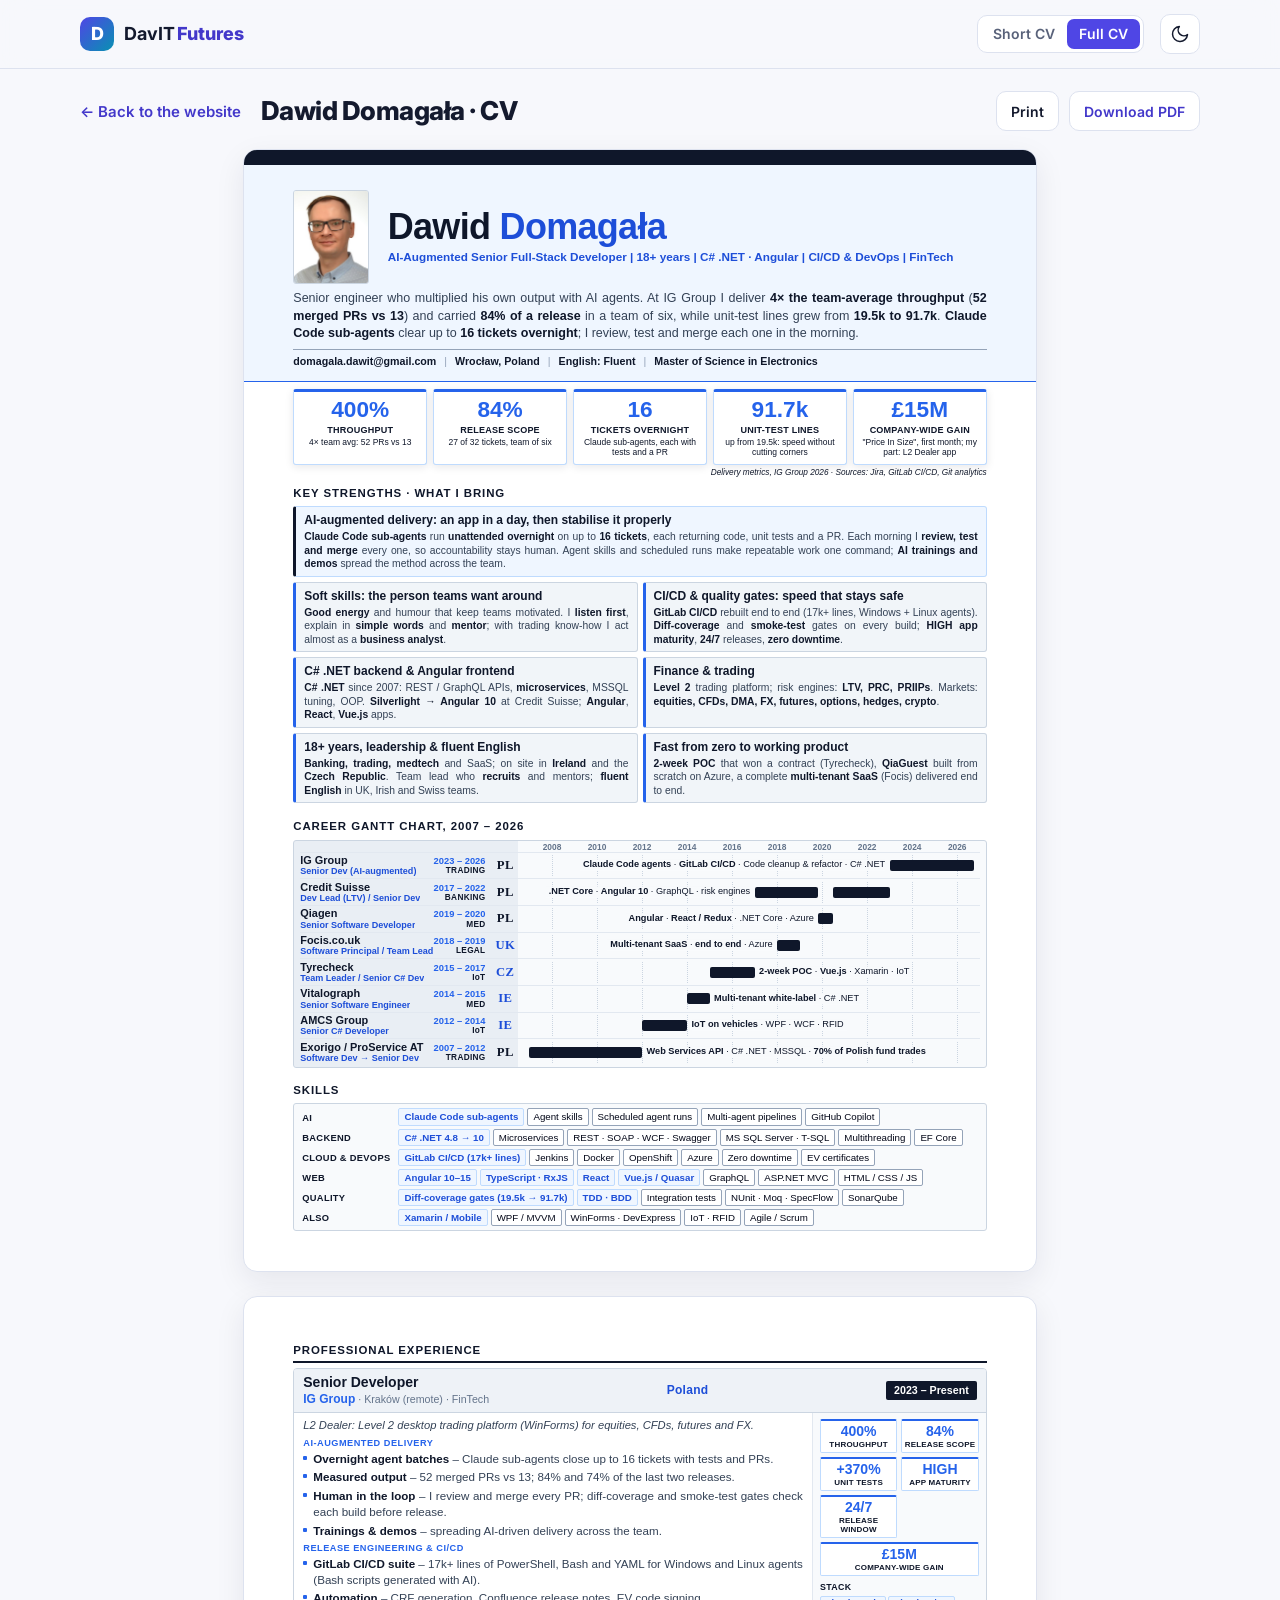
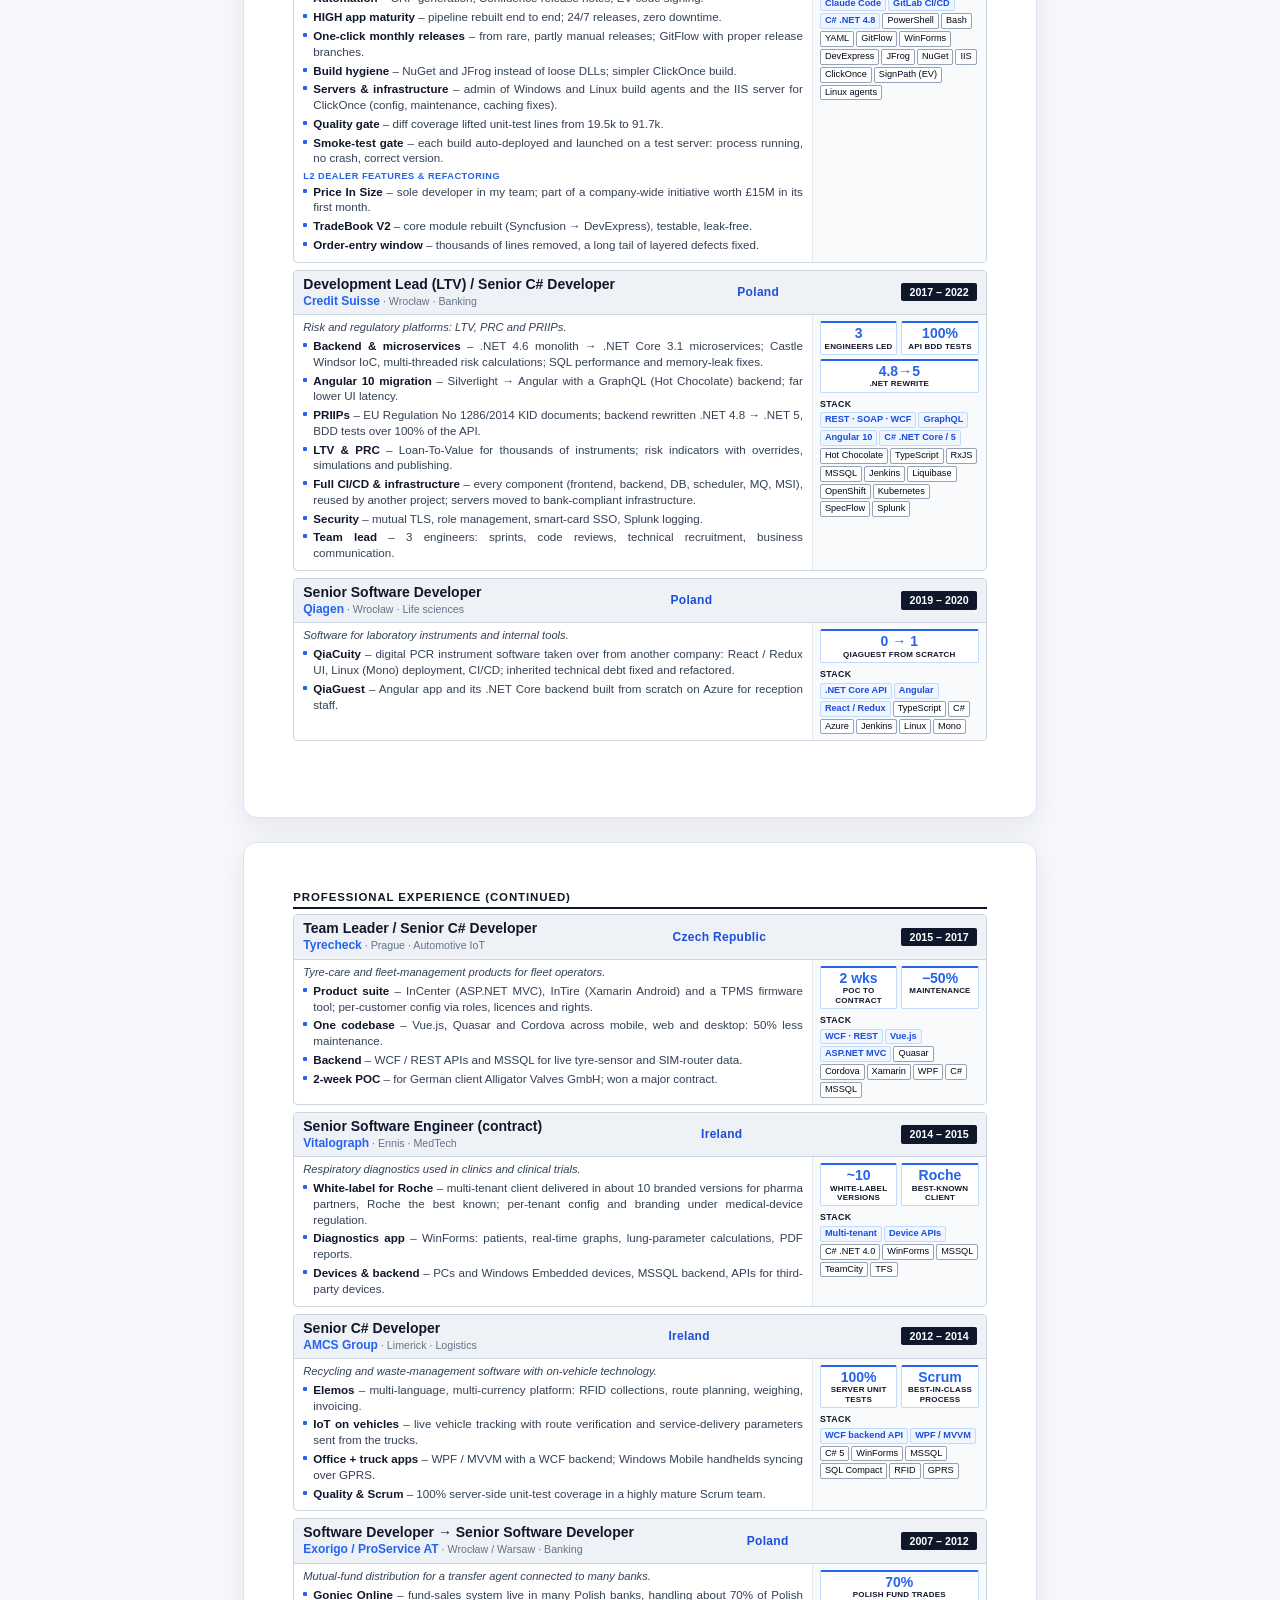
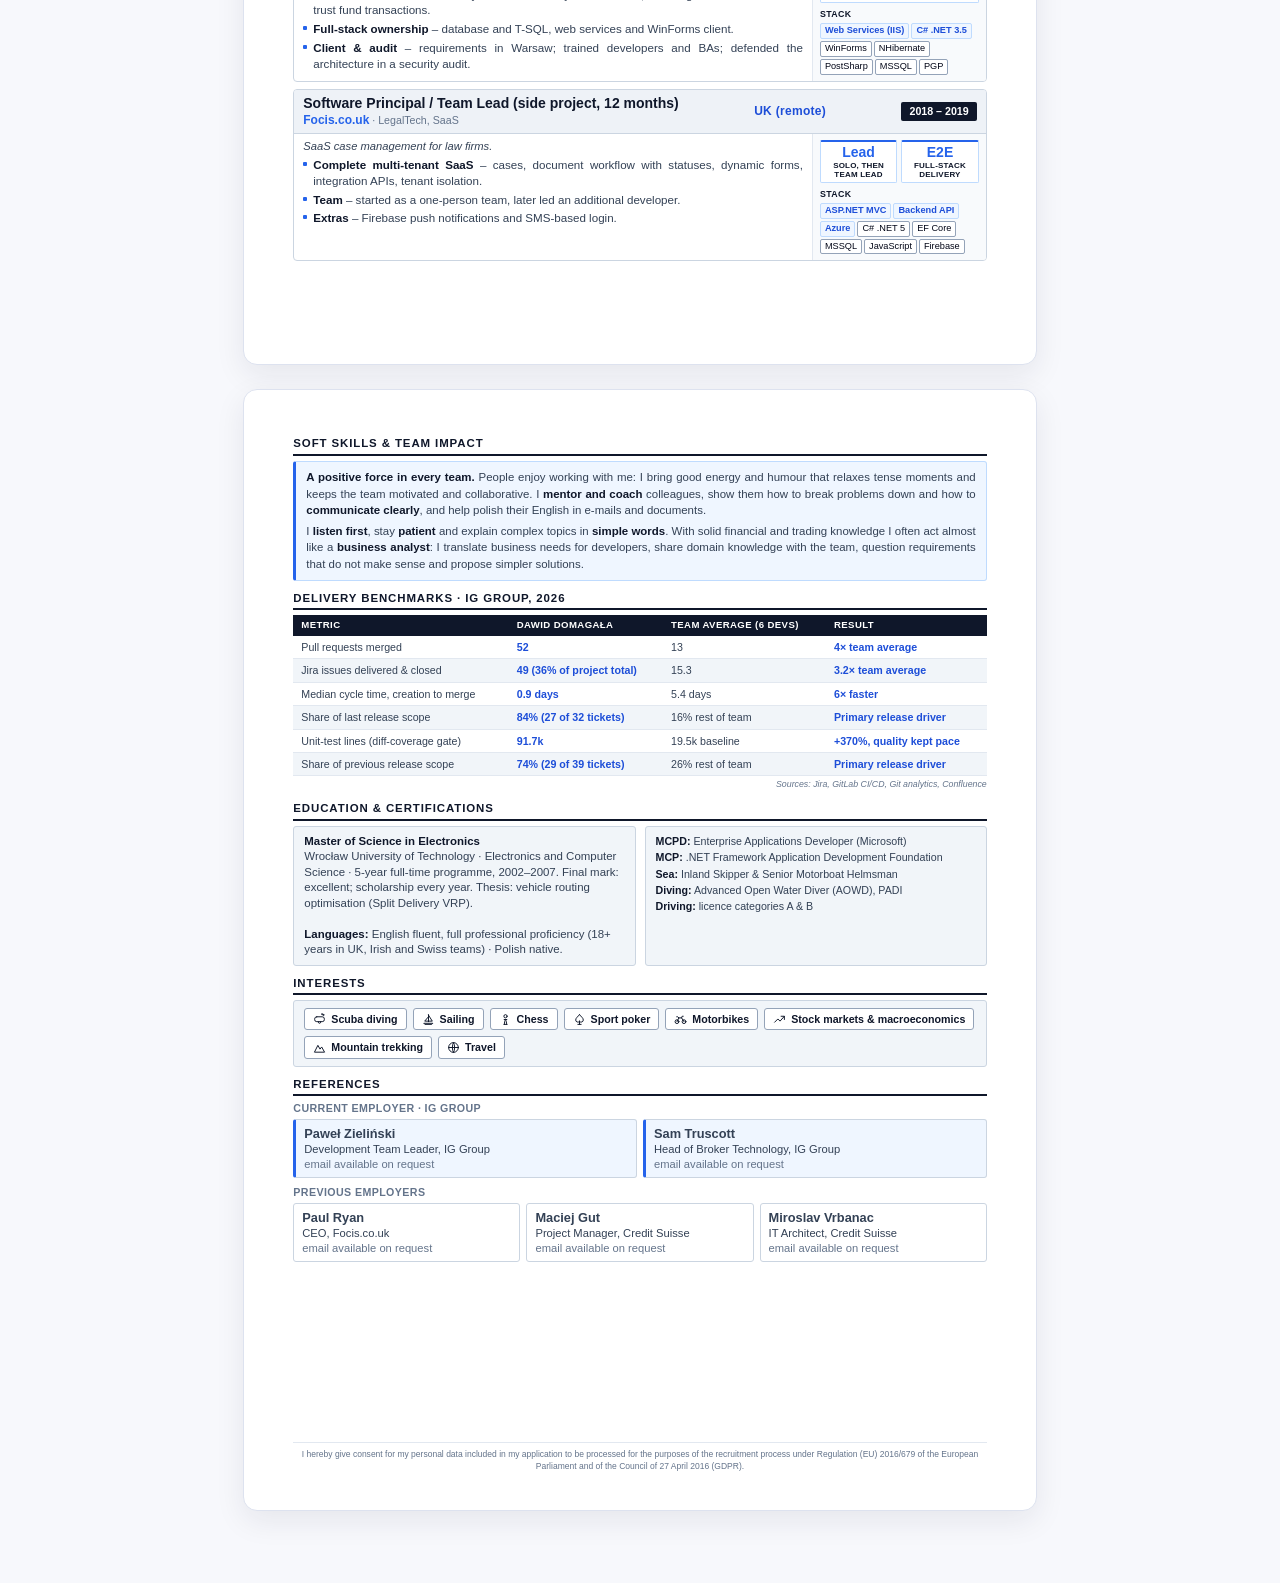
==== commit e50ee2ca: "Apply site review: we voice, photo, How we work, project outcomes, themed CV subpages" ====
--- a/src/DavITFutures.Web/wwwroot/cv/Dawid-Domagala-CV-full.html
+++ b/src/DavITFutures.Web/wwwroot/cv/Dawid-Domagala-CV-full.html
@@ -4,6 +4,16 @@
 <meta charset="UTF-8">
 <meta name="viewport" content="width=device-width, initial-scale=1, viewport-fit=cover">
 <title>Dawid Domagała – CV</title>
+<script>
+(function () {
+    var d = document.documentElement, t = null;
+    try { t = localStorage.getItem("davit-theme"); } catch (e) { }
+    d.dataset.theme = t || (matchMedia("(prefers-color-scheme: light)").matches ? "light" : "dark");
+})();
+</script>
+<link rel="icon" type="image/svg+xml" href="../favicon.svg">
+<link rel="stylesheet" href="https://fonts.googleapis.com/css2?family=Inter:wght@500;600;700;800&display=swap">
+
 <style>
 :root{--bg:#cbd5e1;--ink:#0f172a;--tx:#334155;--mute:#64748b;--line:#e2e8f0;--soft:#f1f5f9;--ac:#2563eb;--acd:#1d4ed8;--acl:#eff6ff;--acb:#bfdbfe;--hero:#0f172a;
 box-sizing:border-box;padding-top:env(safe-area-inset-top,0px);padding-bottom:env(safe-area-inset-bottom,0px)}
@@ -197,8 +207,28 @@
 .page:last-child{break-after:auto}
 }
 </style>
+<link rel="stylesheet" href="cv-page.css">
 </head>
-<body>
+<body class="cv cv-full">
+<header class="dvt-header">
+  <div class="dvt-inner">
+    <a class="dvt-logo" href="../"><span class="dvt-mark">D</span><span>DavIT<b>Futures</b></span></a>
+    <nav class="dvt-seg" aria-label="CV">
+      <a href="Dawid-Domagala-CV-short.html" class="" data-label="short">Short CV</a>
+      <a href="Dawid-Domagala-CV-full.html" class="active" data-label="full">Full CV</a>
+    </nav>
+    <button type="button" class="dvt-btn dvt-icon dvt-theme" data-label="theme" aria-label="Change theme"></button>
+  </div>
+</header>
+<div class="dvt-sub">
+  <a href="../#cv" data-label="back">← Back to the website</a>
+  <h1>Dawid Domagała · CV</h1>
+  <div class="dvt-actions">
+    <button type="button" class="dvt-btn dvt-print" onclick="window.print()" data-label="print">Print</button>
+    <a class="dvt-btn" href="Dawid-Domagala-CV-full.pdf" download data-label="pdf">Download PDF</a>
+  </div>
+</div>
+
 <div class="bar"><button onclick="window.print()">Print / Save as PDF</button><span>A4 · 4 pages · in the print dialog set Margins: None</span></div>
 <div class="wrap">
 
@@ -377,6 +407,7 @@
 </div>
 
 </div>
+<script src="cv-page.js"></script>
 </body>
 </html>
 
--- a/src/DavITFutures.Web/wwwroot/cv/cv-page.css
+++ b/src/DavITFutures.Web/wwwroot/cv/cv-page.css
@@ -0,0 +1,82 @@
+/* Oprawa podstron CV: nagłówek jak na stronie głównej, motyw jasny/ciemny, dopasowanie do telefonu.
+   Wszystko tylko na ekran: wydruk i PDF zostają w oryginalnym, jasnym układzie A4. */
+@media screen {
+    html { --s-bg: #0b1020; --s-surface: #141b33; --s-surface-2: #1a2342; --s-border: #26304f; --s-text: #e6e9f2;
+           --s-muted: #9aa3bd; --s-accent: #6366f1; --s-accent-2: #06b6d4; --s-accent-text: #a5b4fc;
+           --s-header-bg: rgba(11, 16, 32, .75); --s-shadow: 0 10px 30px rgba(0, 0, 0, .35); }
+    html[data-theme="light"] { --s-bg: #f7f8fc; --s-surface: #fff; --s-surface-2: #f2f4fa; --s-border: #dde2ef; --s-text: #141a2e;
+           --s-muted: #59627a; --s-accent: #4f46e5; --s-accent-2: #0891b2; --s-accent-text: #4338ca;
+           --s-header-bg: rgba(247, 248, 252, .8); --s-shadow: 0 10px 30px rgba(20, 26, 46, .08); }
+
+    body.cv { background: var(--s-bg) !important; padding: 0 0 48px !important; display: block !important; transition: background-color .25s; }
+    body.cv .bar { display: none !important; }
+    body.cv .wrap { overflow: visible; max-width: none; padding: 0 16px; }
+    body.cv .page { overflow: hidden; border-radius: 14px; border: 1px solid var(--s-border); box-shadow: var(--s-shadow) !important; margin: 0 auto 24px; }
+
+    .dvt-header { position: sticky; top: 0; z-index: 50; background: var(--s-header-bg); backdrop-filter: blur(14px);
+        -webkit-backdrop-filter: blur(14px); border-bottom: 1px solid var(--s-border);
+        font: 500 15px/1.4 Inter, -apple-system, "Segoe UI", Roboto, Arial, sans-serif; color: var(--s-text); }
+    .dvt-inner { max-width: 1160px; margin: 0 auto; padding: 0 20px; height: 68px; display: flex; align-items: center; gap: 16px; }
+    .dvt-header a { color: inherit; text-decoration: none; }
+    .dvt-logo { display: flex; align-items: center; gap: 10px; font-weight: 700; font-size: 18px; margin-right: auto; }
+    .dvt-mark { display: grid; place-items: center; width: 34px; height: 34px; border-radius: 10px; color: #fff; font-weight: 800;
+        background: linear-gradient(135deg, var(--s-accent), var(--s-accent-2)); }
+    .dvt-logo b { font-weight: 800; color: var(--s-accent-text); margin-left: 2px; }
+    .dvt-seg { display: flex; border: 1px solid var(--s-border); border-radius: 10px; padding: 3px; background: var(--s-surface); }
+    .dvt-seg a { padding: 5px 12px; border-radius: 7px; font-size: 14px; font-weight: 600; color: var(--s-muted); white-space: nowrap; }
+    .dvt-seg a.active { background: var(--s-accent); color: #fff; }
+    .dvt-btn { display: inline-flex; align-items: center; gap: 8px; height: 40px; padding: 0 14px; border-radius: 10px; cursor: pointer;
+        border: 1px solid var(--s-border); background: var(--s-surface); color: var(--s-text); font: 600 14px Inter, sans-serif; white-space: nowrap; }
+    .dvt-btn:hover { border-color: var(--s-accent); }
+    .dvt-icon { width: 40px; padding: 0; justify-content: center; }
+    .dvt-sub { max-width: 1160px; margin: 0 auto; padding: 22px 20px 18px; display: flex; flex-wrap: wrap; align-items: center; gap: 12px 20px;
+        font: 500 15px/1.4 Inter, -apple-system, "Segoe UI", Roboto, Arial, sans-serif; color: var(--s-muted); }
+    .dvt-sub a { color: var(--s-accent-text); text-decoration: none; font-weight: 600; }
+    .dvt-sub a:hover { text-decoration: underline; }
+    .dvt-sub h1 { margin: 0 auto 0 0; font: 800 26px/1.2 Inter, sans-serif; letter-spacing: -.02em; color: var(--s-text); }
+    .dvt-actions { display: flex; gap: 10px; }
+
+    @media (max-width: 720px) {
+        .dvt-logo span:last-child, .dvt-print { display: none; }
+        .dvt-inner { gap: 10px; padding: 0 16px; }
+        .dvt-sub { padding: 18px 16px 14px; }
+        .dvt-sub h1 { font-size: 22px; flex-basis: 100%; }
+        body.cv .wrap { padding: 0 12px; }
+    }
+
+    /* ===== Ciemny motyw: krótkie CV (zmienne) ===== */
+    html[data-theme="dark"] body.cv-short {
+        --paper: #141b33; --ink: #e6e9f2; --tx: #c3cadb; --mute: #9aa3bd; --rule: #2c3759; --wash: #1a2342;
+        --ac: #2dd4bf; --acd: #5eead4; --acl: #10302f; --screen: #0b1020;
+    }
+    html[data-theme="dark"] body.cv-short .sw.tm,
+    html[data-theme="dark"] body.cv-short .vb.tm,
+    html[data-theme="dark"] body.cv-short .bar2.tm .trk i { background: #4a5578; }
+    html[data-theme="dark"] body.cv-short .ib { background: #1a2342; border-color: #3a4670; }
+    html[data-theme="dark"] body.cv-short .three .blk { background: #1a2342; }
+
+    /* ===== Ciemny motyw: pełne CV (zmienne + kolory wpisane na sztywno) ===== */
+    html[data-theme="dark"] body.cv-full {
+        --ink: #e6e9f2; --tx: #c3cadb; --mute: #9aa3bd; --line: #26304f; --soft: #1a2342;
+        --ac: #60a5fa; --acd: #93c5fd; --acl: #172446; --acb: #2a4170; --hero: #0b1020;
+    }
+    html[data-theme="dark"] body.cv-full .page { background: #141b33; }
+    html[data-theme="dark"] body.cv-full :is(.kpi, .pills span, .tl small, .tl div.side, .xjob, .xk div, .xp span, .ib, .ref) { background: #1a2342; }
+    html[data-theme="dark"] body.cv-full :is(.photo, .pil, .tech, .tl div, .tl small, .gantt, .xjob, .xhead, .pills span, .xp span, .ib, .ref, .box, .stack) { border-color: #33406a; }
+    html[data-theme="dark"] body.cv-full :is(.pills span, .xp span) { color: var(--ink); }
+    html[data-theme="dark"] body.cv-full :is(.tech, .xside) { background: #111830; }
+    html[data-theme="dark"] body.cv-full .xside { border-left-color: #26304f; }
+    html[data-theme="dark"] body.cv-full .xhead { background: #1d2849; }
+    html[data-theme="dark"] body.cv-full .gantt { background: linear-gradient(to right, #1a2342 0, #1a2342 calc(6px + 57mm + 3px), #111830 calc(6px + 57mm + 3px)); }
+    html[data-theme="dark"] body.cv-full .gx { background: #111830; }
+    html[data-theme="dark"] body.cv-full .gr { border-top-color: #26304f; }
+    html[data-theme="dark"] body.cv-full .gt i { border-left-color: #33406a; }
+    html[data-theme="dark"] body.cv-full :is(.xhead .dt, .jh .dt, .audit th, .mono) { color: #0b1020; }
+    html[data-theme="dark"] body.cv-full .contact { border-top-color: #3a4670; }
+    html[data-theme="dark"] body.cv-full .hero { border-top-color: #2a4170; }
+    html[data-theme="dark"] body.cv-full .gb { background: var(--ac); }
+    html[data-theme="dark"] body.cv-full :is(.xhead .dt, .jh .dt) { background: var(--ac); }
+}
+@media print {
+    .dvt-header, .dvt-sub { display: none !important; }
+}
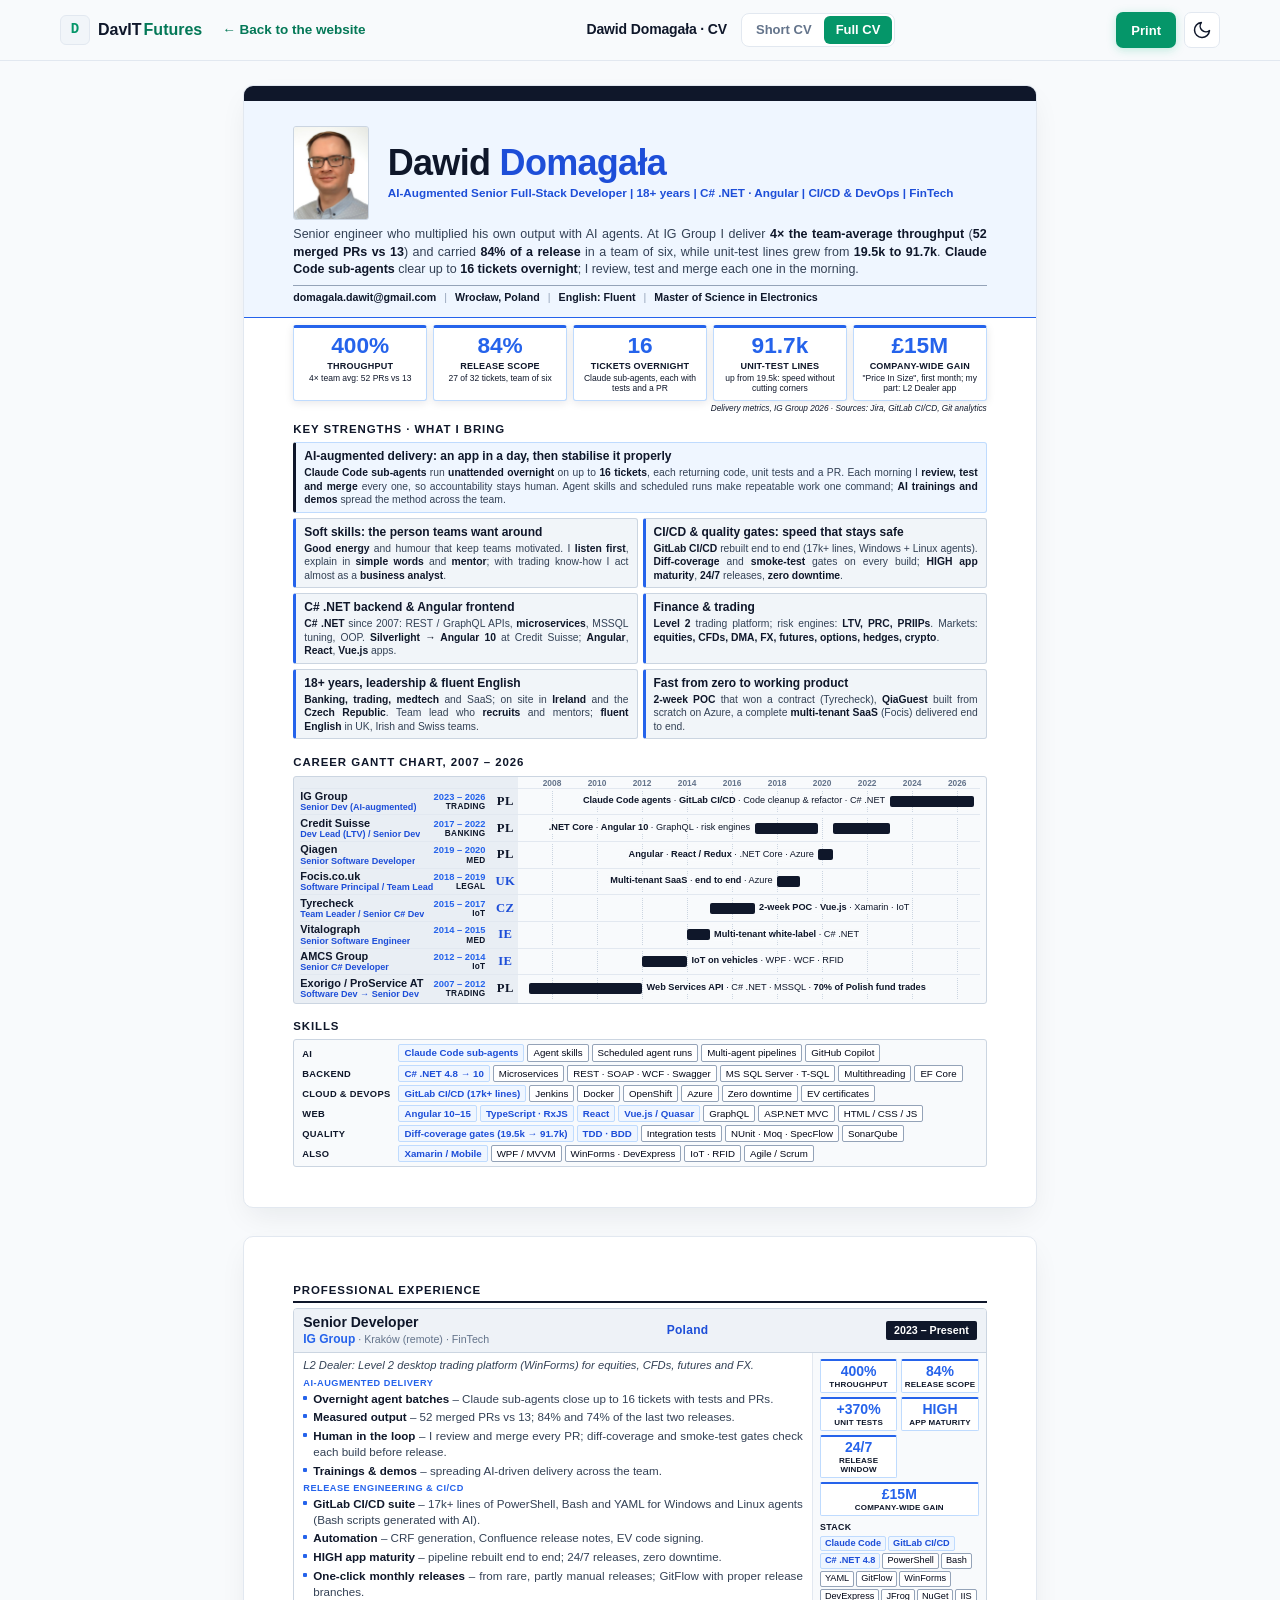
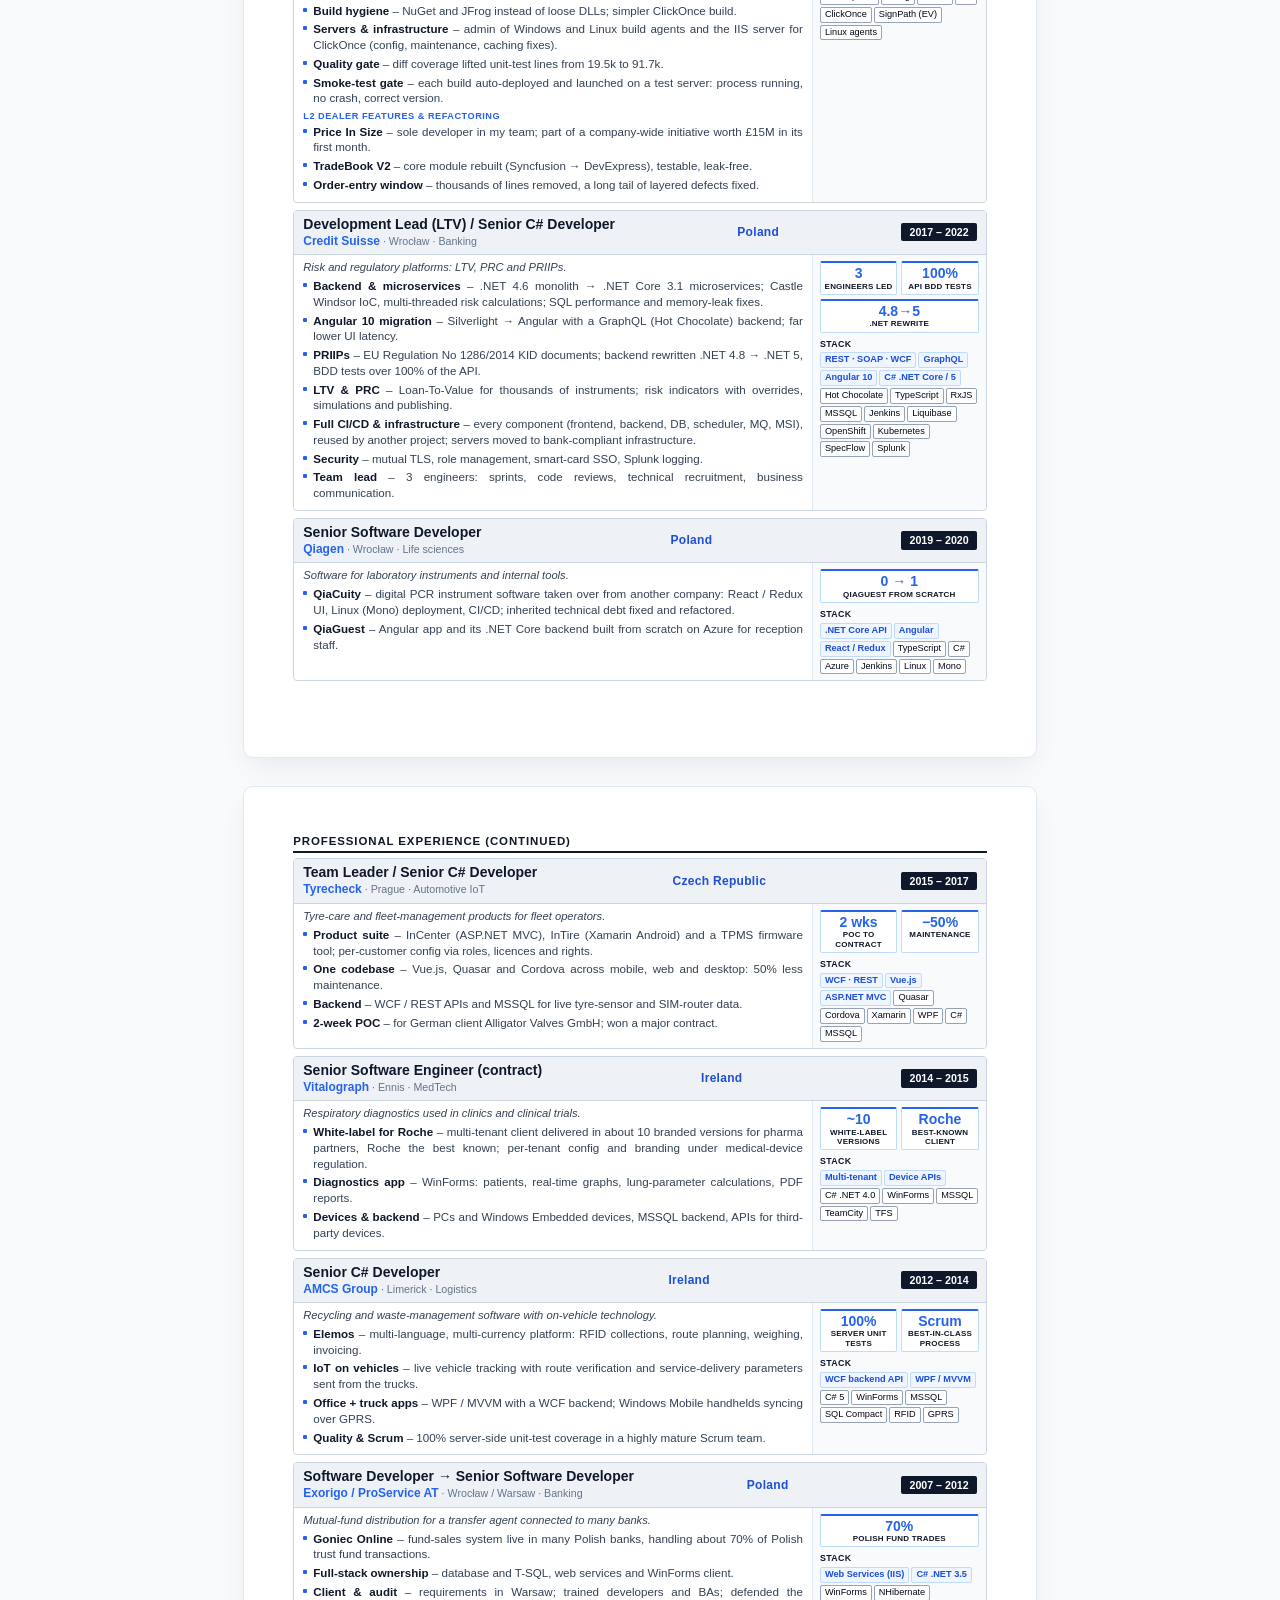
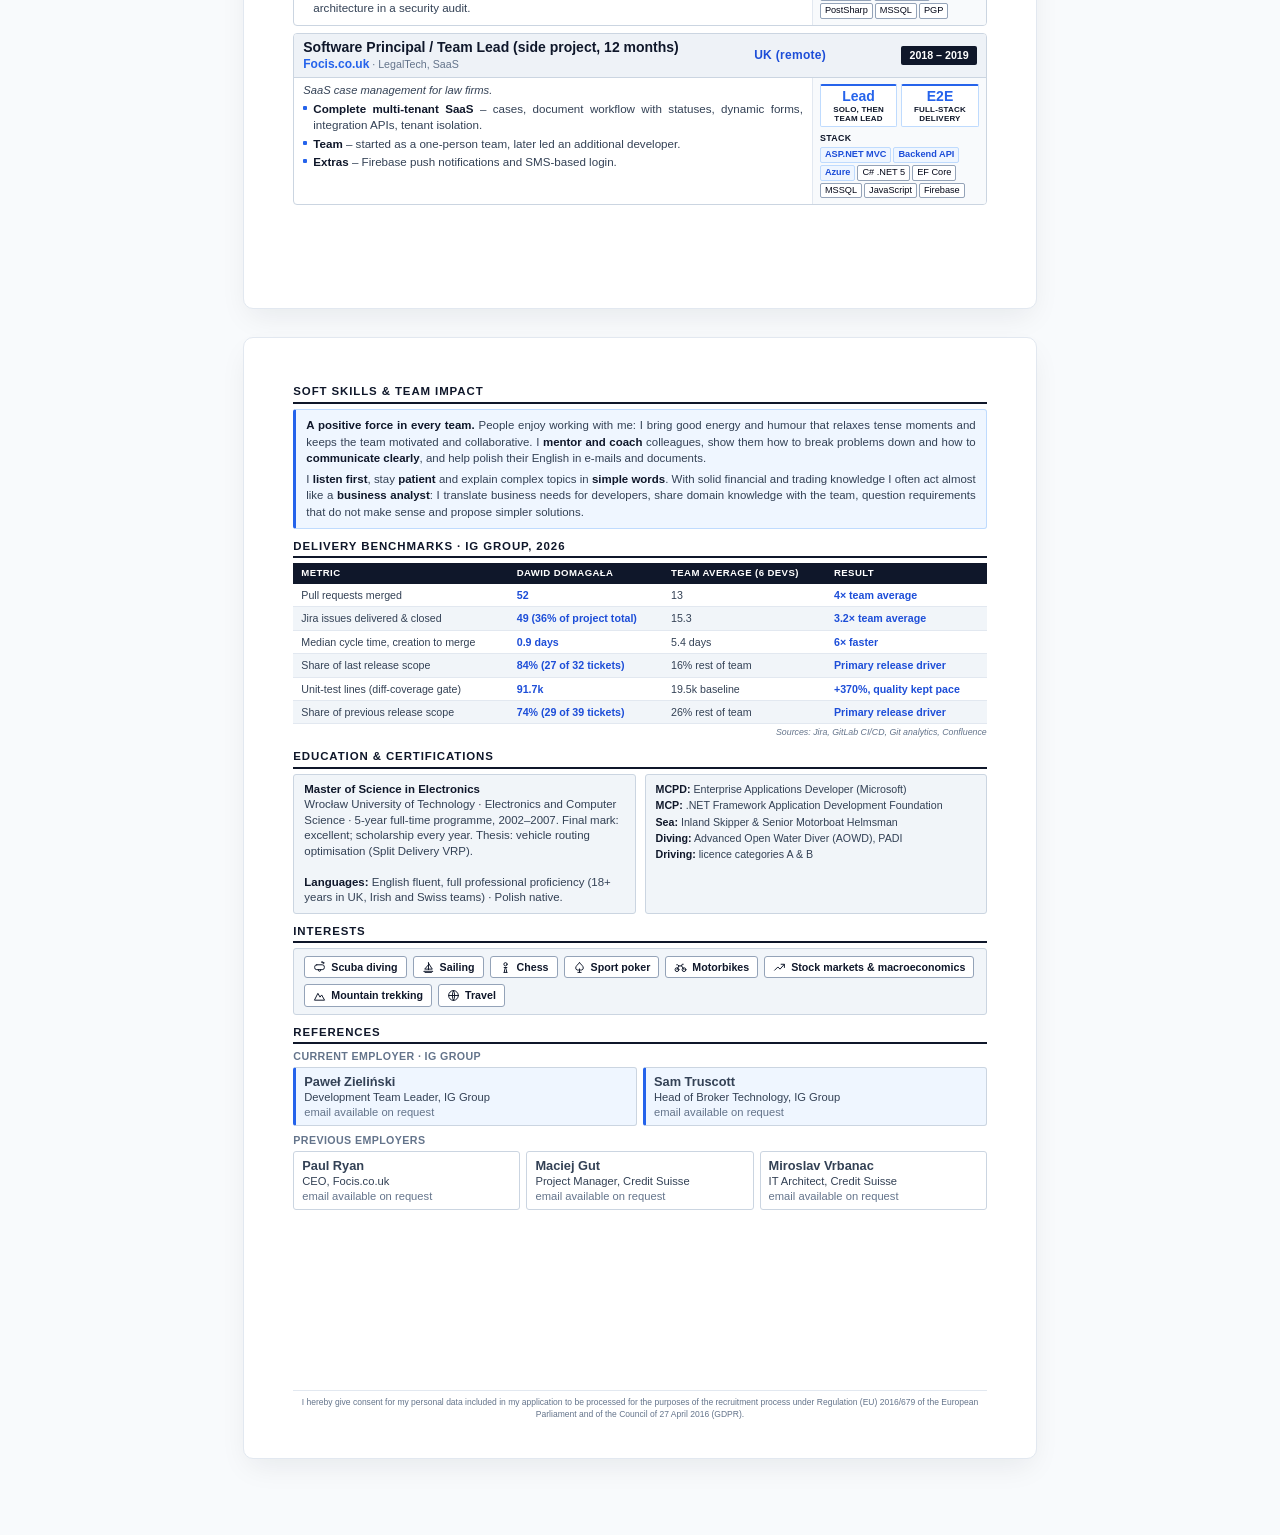
==== commit 17b97276: "Redesign Services matrix and Process pipeline without cards, fix CV header and remove PDFs" ====
--- a/src/DavITFutures.Web/wwwroot/cv/Dawid-Domagala-CV-full.html
+++ b/src/DavITFutures.Web/wwwroot/cv/Dawid-Domagala-CV-full.html
@@ -210,24 +210,28 @@
 <link rel="stylesheet" href="cv-page.css">
 </head>
 <body class="cv cv-full">
-<header class="dvt-header">
+<header class="dvt-fixed-header">
   <div class="dvt-inner">
-    <a class="dvt-logo" href="../"><span class="dvt-mark">D</span><span>DavIT<b>Futures</b></span></a>
-    <nav class="dvt-seg" aria-label="CV">
-      <a href="Dawid-Domagala-CV-short.html" class="" data-label="short">Short CV</a>
-      <a href="Dawid-Domagala-CV-full.html" class="active" data-label="full">Full CV</a>
-    </nav>
-    <button type="button" class="dvt-btn dvt-icon dvt-theme" data-label="theme" aria-label="Change theme"></button>
+    <div class="dvt-left">
+      <a class="dvt-logo" href="../"><span class="dvt-mark">D</span><span>DavIT<b>Futures</b></span></a>
+      <a class="dvt-back-link" href="../#cv" data-label="back">&larr;  Back to the website</a>
+    </div>
+    <div class="dvt-center">
+      <span class="dvt-title">Dawid Domagała · CV</span>
+      <nav class="dvt-seg" aria-label="CV">
+        <a href="Dawid-Domagala-CV-short.html" class="" data-label="short">Short CV</a>
+        <a href="Dawid-Domagala-CV-full.html" class="active" data-label="full">Full CV</a>
+      </nav>
+    </div>
+    <div class="dvt-actions">
+      <button type="button" class="dvt-btn dvt-print" onclick="window.print()" data-label="print">
+        <svg width="15" height="15" viewBox="0 0 24 24" fill="none" stroke="currentColor" stroke-width="2" stroke-linecap="round" stroke-linejoin="round" style="margin-right:6px"><path d="M6 9V2h12v7M6 18H4a2 2 0 01-2-2v-5a2 2 0 012-2h16a2 2 0 012 2v5a2 2 0 01-2 2h-2"/><rect x="6" y="14" width="12" height="8"/></svg>
+        Print
+      </button>
+      <button type="button" class="dvt-btn dvt-icon dvt-theme" data-label="theme" aria-label="Change theme"></button>
+    </div>
   </div>
 </header>
-<div class="dvt-sub">
-  <a href="../#cv" data-label="back">← Back to the website</a>
-  <h1>Dawid Domagała · CV</h1>
-  <div class="dvt-actions">
-    <button type="button" class="dvt-btn dvt-print" onclick="window.print()" data-label="print">Print</button>
-    <a class="dvt-btn" href="Dawid-Domagala-CV-full.pdf" download data-label="pdf">Download PDF</a>
-  </div>
-</div>
 
 <div class="bar"><button onclick="window.print()">Print / Save as PDF</button><span>A4 · 4 pages · in the print dialog set Margins: None</span></div>
 <div class="wrap">
--- a/src/DavITFutures.Web/wwwroot/cv/cv-page.css
+++ b/src/DavITFutures.Web/wwwroot/cv/cv-page.css
@@ -1,82 +1,161 @@
-/* Oprawa podstron CV: nagłówek jak na stronie głównej, motyw jasny/ciemny, dopasowanie do telefonu.
-   Wszystko tylko na ekran: wydruk i PDF zostają w oryginalnym, jasnym układzie A4. */
+/* Oprawa podstron CV: nagłówek dopasowany do nowego motywu, motyw jasny/ciemny, zafiksowany pasek.
+   Wydruk i eksport do PDF w przeglądarce pozostają w oryginalnym układzie dokumentu A4. */
 @media screen {
-    html { --s-bg: #0b1020; --s-surface: #141b33; --s-surface-2: #1a2342; --s-border: #26304f; --s-text: #e6e9f2;
-           --s-muted: #9aa3bd; --s-accent: #6366f1; --s-accent-2: #06b6d4; --s-accent-text: #a5b4fc;
-           --s-header-bg: rgba(11, 16, 32, .75); --s-shadow: 0 10px 30px rgba(0, 0, 0, .35); }
-    html[data-theme="light"] { --s-bg: #f7f8fc; --s-surface: #fff; --s-surface-2: #f2f4fa; --s-border: #dde2ef; --s-text: #141a2e;
-           --s-muted: #59627a; --s-accent: #4f46e5; --s-accent-2: #0891b2; --s-accent-text: #4338ca;
-           --s-header-bg: rgba(247, 248, 252, .8); --s-shadow: 0 10px 30px rgba(20, 26, 46, .08); }
-
-    body.cv { background: var(--s-bg) !important; padding: 0 0 48px !important; display: block !important; transition: background-color .25s; }
-    body.cv .bar { display: none !important; }
-    body.cv .wrap { overflow: visible; max-width: none; padding: 0 16px; }
-    body.cv .page { overflow: hidden; border-radius: 14px; border: 1px solid var(--s-border); box-shadow: var(--s-shadow) !important; margin: 0 auto 24px; }
-
-    .dvt-header { position: sticky; top: 0; z-index: 50; background: var(--s-header-bg); backdrop-filter: blur(14px);
-        -webkit-backdrop-filter: blur(14px); border-bottom: 1px solid var(--s-border);
-        font: 500 15px/1.4 Inter, -apple-system, "Segoe UI", Roboto, Arial, sans-serif; color: var(--s-text); }
-    .dvt-inner { max-width: 1160px; margin: 0 auto; padding: 0 20px; height: 68px; display: flex; align-items: center; gap: 16px; }
-    .dvt-header a { color: inherit; text-decoration: none; }
-    .dvt-logo { display: flex; align-items: center; gap: 10px; font-weight: 700; font-size: 18px; margin-right: auto; }
-    .dvt-mark { display: grid; place-items: center; width: 34px; height: 34px; border-radius: 10px; color: #fff; font-weight: 800;
-        background: linear-gradient(135deg, var(--s-accent), var(--s-accent-2)); }
-    .dvt-logo b { font-weight: 800; color: var(--s-accent-text); margin-left: 2px; }
-    .dvt-seg { display: flex; border: 1px solid var(--s-border); border-radius: 10px; padding: 3px; background: var(--s-surface); }
-    .dvt-seg a { padding: 5px 12px; border-radius: 7px; font-size: 14px; font-weight: 600; color: var(--s-muted); white-space: nowrap; }
-    .dvt-seg a.active { background: var(--s-accent); color: #fff; }
-    .dvt-btn { display: inline-flex; align-items: center; gap: 8px; height: 40px; padding: 0 14px; border-radius: 10px; cursor: pointer;
-        border: 1px solid var(--s-border); background: var(--s-surface); color: var(--s-text); font: 600 14px Inter, sans-serif; white-space: nowrap; }
-    .dvt-btn:hover { border-color: var(--s-accent); }
-    .dvt-icon { width: 40px; padding: 0; justify-content: center; }
-    .dvt-sub { max-width: 1160px; margin: 0 auto; padding: 22px 20px 18px; display: flex; flex-wrap: wrap; align-items: center; gap: 12px 20px;
-        font: 500 15px/1.4 Inter, -apple-system, "Segoe UI", Roboto, Arial, sans-serif; color: var(--s-muted); }
-    .dvt-sub a { color: var(--s-accent-text); text-decoration: none; font-weight: 600; }
-    .dvt-sub a:hover { text-decoration: underline; }
-    .dvt-sub h1 { margin: 0 auto 0 0; font: 800 26px/1.2 Inter, sans-serif; letter-spacing: -.02em; color: var(--s-text); }
-    .dvt-actions { display: flex; gap: 10px; }
-
-    @media (max-width: 720px) {
-        .dvt-logo span:last-child, .dvt-print { display: none; }
-        .dvt-inner { gap: 10px; padding: 0 16px; }
-        .dvt-sub { padding: 18px 16px 14px; }
-        .dvt-sub h1 { font-size: 22px; flex-basis: 100%; }
-        body.cv .wrap { padding: 0 12px; }
+    html {
+        --s-bg: #090a0f;
+        --s-surface: #12151e;
+        --s-surface-2: #181c28;
+        --s-border: #232838;
+        --s-text: #f1f5f9;
+        --s-muted: #8b95a8;
+        --s-accent: #10b981;
+        --s-accent-2: #059669;
+        --s-accent-text: #34d399;
+        --s-header-bg: rgba(9, 10, 15, .88);
+        --s-shadow: 0 16px 36px -8px rgba(0, 0, 0, .5);
+        color-scheme: dark;
+    }
+    html[data-theme="light"] {
+        --s-bg: #f8fafc;
+        --s-surface: #ffffff;
+        --s-surface-2: #f1f5f9;
+        --s-border: #e2e8f0;
+        --s-text: #0f172a;
+        --s-muted: #64748b;
+        --s-accent: #059669;
+        --s-accent-2: #047857;
+        --s-accent-text: #047857;
+        --s-header-bg: rgba(248, 250, 252, .9);
+        --s-shadow: 0 12px 30px -6px rgba(15, 23, 42, .08);
+        color-scheme: light;
     }
 
-    /* ===== Ciemny motyw: krótkie CV (zmienne) ===== */
+    body.cv {
+        background: var(--s-bg) !important;
+        padding: 0 0 48px !important;
+        display: block !important;
+        transition: background-color .2s;
+    }
+    body.cv .bar { display: none !important; }
+    body.cv .wrap { overflow: visible; max-width: none; padding: 24px 16px 0; }
+    body.cv .page {
+        overflow: hidden;
+        border-radius: 10px;
+        border: 1px solid var(--s-border);
+        box-shadow: var(--s-shadow) !important;
+        margin: 0 auto 28px;
+    }
+
+    /* Zafiksowany, pojedynczy pasek nawigacyjny */
+    .dvt-fixed-header {
+        position: sticky;
+        top: 0;
+        z-index: 100;
+        background: var(--s-header-bg);
+        backdrop-filter: blur(14px);
+        -webkit-backdrop-filter: blur(14px);
+        border-bottom: 1px solid var(--s-border);
+        font: 500 14px/1.4 -apple-system, BlinkMacSystemFont, "Segoe UI", Roboto, sans-serif;
+        color: var(--s-text);
+    }
+    .dvt-inner {
+        max-width: 1200px;
+        margin: 0 auto;
+        padding: 0 20px;
+        height: 60px;
+        display: flex;
+        align-items: center;
+        justify-content: space-between;
+        gap: 16px;
+    }
+    .dvt-left { display: flex; align-items: center; gap: 20px; }
+    .dvt-logo { display: flex; align-items: center; gap: 8px; font-weight: 700; font-size: 16px; text-decoration: none; color: var(--s-text); }
+    .dvt-mark {
+        display: grid; place-items: center; width: 30px; height: 30px; border-radius: 6px;
+        background: var(--s-surface-2); border: 1px solid var(--s-border);
+        color: var(--s-accent); font-weight: 800; font-family: monospace; font-size: 14px;
+    }
+    .dvt-logo b { font-weight: 800; color: var(--s-accent-text); margin-left: 2px; }
+    .dvt-back-link {
+        color: var(--s-accent-text);
+        text-decoration: none;
+        font-size: 13.5px;
+        font-weight: 600;
+        transition: color .15s;
+    }
+    .dvt-back-link:hover { text-decoration: underline; }
+
+    .dvt-center { display: flex; align-items: center; gap: 14px; }
+    .dvt-title { font-weight: 700; font-size: 14px; color: var(--s-text); letter-spacing: -0.01em; }
+    .dvt-seg { display: flex; border: 1px solid var(--s-border); border-radius: 8px; padding: 2px; background: var(--s-surface); }
+    .dvt-seg a {
+        padding: 5px 12px; border-radius: 6px; font-size: 13px; font-weight: 600;
+        color: var(--s-muted); text-decoration: none; white-space: nowrap; transition: all .15s;
+    }
+    .dvt-seg a.active { background: var(--s-accent); color: #fff; }
+
+    .dvt-actions { display: flex; align-items: center; gap: 8px; }
+    .dvt-btn {
+        display: inline-flex; align-items: center; justify-content: center; gap: 6px;
+        height: 36px; padding: 0 14px; border-radius: 7px; cursor: pointer;
+        border: 1px solid var(--s-border); background: var(--s-surface); color: var(--s-text);
+        font: 600 13px sans-serif; white-space: nowrap; transition: all .15s;
+    }
+    .dvt-btn:hover { border-color: var(--s-accent); }
+    .dvt-print {
+        background: var(--s-accent);
+        color: #fff;
+        border-color: transparent;
+        box-shadow: 0 2px 10px rgba(16, 185, 129, .25);
+    }
+    .dvt-print:hover { background: var(--s-accent-2); border-color: transparent; }
+    .dvt-icon { width: 36px; padding: 0; justify-content: center; }
+
+    @media (max-width: 860px) {
+        .dvt-title { display: none; }
+    }
+    @media (max-width: 680px) {
+        .dvt-inner { height: auto; padding: 10px 14px; flex-wrap: wrap; gap: 10px; }
+        .dvt-left { width: 100%; justify-content: space-between; }
+        .dvt-center { margin-left: 0; }
+        .dvt-actions { margin-left: auto; }
+        body.cv .wrap { padding: 14px 8px 0; }
+    }
+
+    /* ===== Ciemny motyw: krótkie CV ===== */
     html[data-theme="dark"] body.cv-short {
-        --paper: #141b33; --ink: #e6e9f2; --tx: #c3cadb; --mute: #9aa3bd; --rule: #2c3759; --wash: #1a2342;
-        --ac: #2dd4bf; --acd: #5eead4; --acl: #10302f; --screen: #0b1020;
+        --paper: #12151e; --ink: #f1f5f9; --tx: #c3cadb; --mute: #8b95a8; --rule: #232838; --wash: #181c28;
+        --ac: #10b981; --acd: #34d399; --acl: #0d261e; --screen: #090a0f;
     }
     html[data-theme="dark"] body.cv-short .sw.tm,
     html[data-theme="dark"] body.cv-short .vb.tm,
-    html[data-theme="dark"] body.cv-short .bar2.tm .trk i { background: #4a5578; }
-    html[data-theme="dark"] body.cv-short .ib { background: #1a2342; border-color: #3a4670; }
-    html[data-theme="dark"] body.cv-short .three .blk { background: #1a2342; }
+    html[data-theme="dark"] body.cv-short .bar2.tm .trk i { background: #374158; }
+    html[data-theme="dark"] body.cv-short .ib { background: #181c28; border-color: #2e364a; }
+    html[data-theme="dark"] body.cv-short .three .blk { background: #181c28; }
 
-    /* ===== Ciemny motyw: pełne CV (zmienne + kolory wpisane na sztywno) ===== */
+    /* ===== Ciemny motyw: pełne CV ===== */
     html[data-theme="dark"] body.cv-full {
-        --ink: #e6e9f2; --tx: #c3cadb; --mute: #9aa3bd; --line: #26304f; --soft: #1a2342;
-        --ac: #60a5fa; --acd: #93c5fd; --acl: #172446; --acb: #2a4170; --hero: #0b1020;
+        --ink: #f1f5f9; --tx: #c3cadb; --mute: #8b95a8; --line: #232838; --soft: #181c28;
+        --ac: #10b981; --acd: #34d399; --acl: #0d261e; --acb: #184c3b; --hero: #090a0f;
     }
-    html[data-theme="dark"] body.cv-full .page { background: #141b33; }
-    html[data-theme="dark"] body.cv-full :is(.kpi, .pills span, .tl small, .tl div.side, .xjob, .xk div, .xp span, .ib, .ref) { background: #1a2342; }
-    html[data-theme="dark"] body.cv-full :is(.photo, .pil, .tech, .tl div, .tl small, .gantt, .xjob, .xhead, .pills span, .xp span, .ib, .ref, .box, .stack) { border-color: #33406a; }
+    html[data-theme="dark"] body.cv-full .page { background: #12151e; }
+    html[data-theme="dark"] body.cv-full :is(.kpi, .pills span, .tl small, .tl div.side, .xjob, .xk div, .xp span, .ib, .ref) { background: #181c28; }
+    html[data-theme="dark"] body.cv-full :is(.photo, .pil, .tech, .tl div, .tl small, .gantt, .xjob, .xhead, .pills span, .xp span, .ib, .ref, .box, .stack) { border-color: #2e364a; }
     html[data-theme="dark"] body.cv-full :is(.pills span, .xp span) { color: var(--ink); }
-    html[data-theme="dark"] body.cv-full :is(.tech, .xside) { background: #111830; }
-    html[data-theme="dark"] body.cv-full .xside { border-left-color: #26304f; }
-    html[data-theme="dark"] body.cv-full .xhead { background: #1d2849; }
-    html[data-theme="dark"] body.cv-full .gantt { background: linear-gradient(to right, #1a2342 0, #1a2342 calc(6px + 57mm + 3px), #111830 calc(6px + 57mm + 3px)); }
-    html[data-theme="dark"] body.cv-full .gx { background: #111830; }
-    html[data-theme="dark"] body.cv-full .gr { border-top-color: #26304f; }
-    html[data-theme="dark"] body.cv-full .gt i { border-left-color: #33406a; }
-    html[data-theme="dark"] body.cv-full :is(.xhead .dt, .jh .dt, .audit th, .mono) { color: #0b1020; }
-    html[data-theme="dark"] body.cv-full .contact { border-top-color: #3a4670; }
-    html[data-theme="dark"] body.cv-full .hero { border-top-color: #2a4170; }
+    html[data-theme="dark"] body.cv-full :is(.tech, .xside) { background: #0f121a; }
+    html[data-theme="dark"] body.cv-full .xside { border-left-color: #232838; }
+    html[data-theme="dark"] body.cv-full .xhead { background: #1a2030; }
+    html[data-theme="dark"] body.cv-full .gantt { background: linear-gradient(to right, #181c28 0, #181c28 calc(6px + 57mm + 3px), #0f121a calc(6px + 57mm + 3px)); }
+    html[data-theme="dark"] body.cv-full .gx { background: #0f121a; }
+    html[data-theme="dark"] body.cv-full .gr { border-top-color: #232838; }
+    html[data-theme="dark"] body.cv-full .gt i { border-left-color: #2e364a; }
+    html[data-theme="dark"] body.cv-full :is(.xhead .dt, .jh .dt, .audit th, .mono) { color: #090a0f; }
+    html[data-theme="dark"] body.cv-full .contact { border-top-color: #2e364a; }
+    html[data-theme="dark"] body.cv-full .hero { border-top-color: #184c3b; }
     html[data-theme="dark"] body.cv-full .gb { background: var(--ac); }
     html[data-theme="dark"] body.cv-full :is(.xhead .dt, .jh .dt) { background: var(--ac); }
 }
+
 @media print {
-    .dvt-header, .dvt-sub { display: none !important; }
+    .dvt-fixed-header, .dvt-header, .dvt-sub, .bar { display: none !important; }
 }
